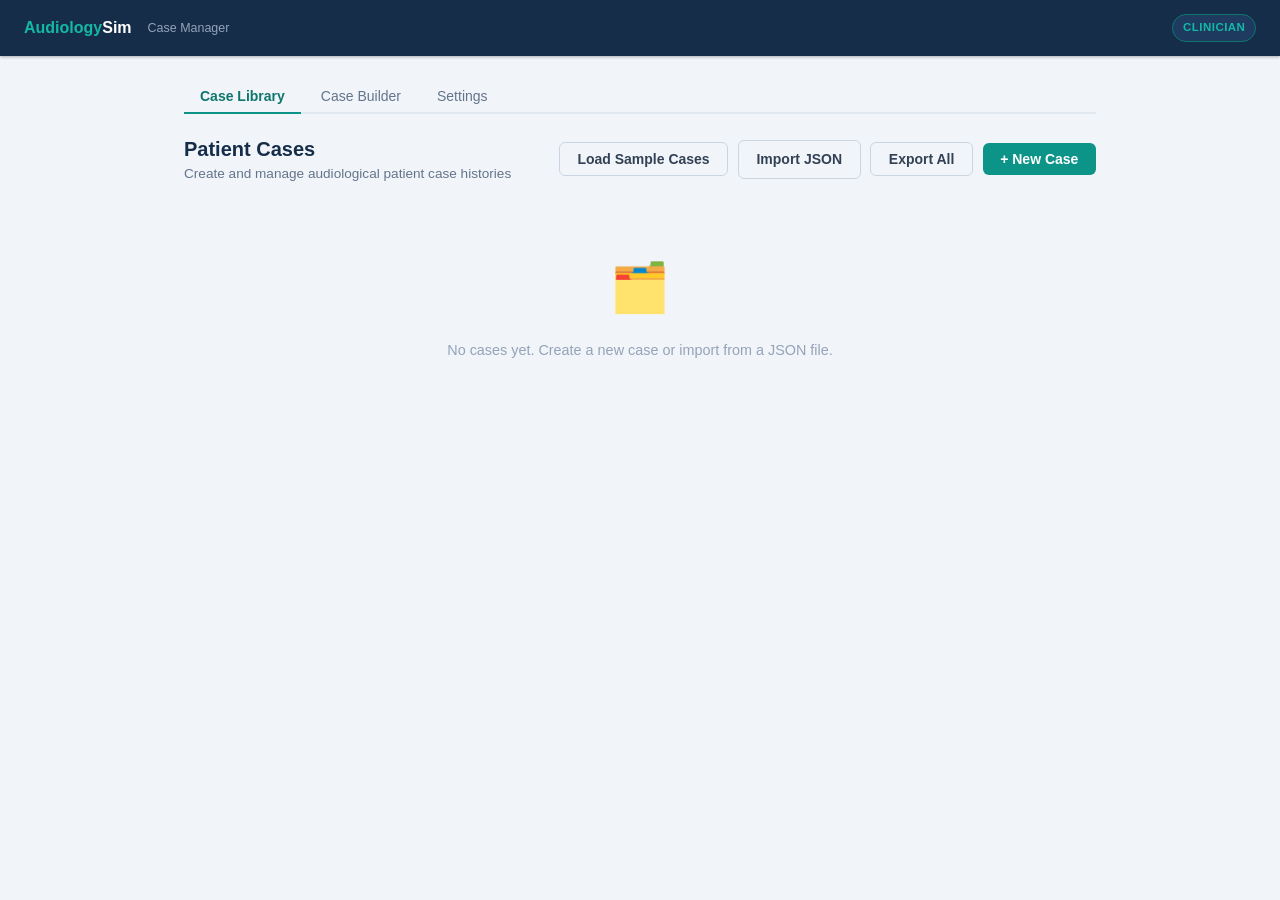
==== clinician.html @ d6c29f36 "Initial build: Audiology History Taking Simulator Two-mode web app — Clinician case builder and Stud" ====
<!DOCTYPE html>
<html lang="en">
<head>
  <meta charset="UTF-8">
  <meta name="viewport" content="width=device-width, initial-scale=1.0">
  <title>Clinician — Audiology Sim</title>
  <link rel="stylesheet" href="css/styles.css">
</head>
<body>

<nav class="nav">
  <a class="nav-logo" href="index.html">Audiology<span>Sim</span></a>
  <span class="nav-subtitle">Case Manager</span>
  <span class="nav-mode-badge clinician">Clinician</span>
</nav>

<div class="page" style="padding-top:1.5rem">

  <!-- Tabs -->
  <div class="tabs">
    <button class="tab active" data-tab="library">Case Library</button>
    <button class="tab" data-tab="builder">Case Builder</button>
    <button class="tab" data-tab="settings">Settings</button>
  </div>

  <!-- ── LIBRARY PANEL ── -->
  <div data-panel="library">
    <div class="section-header">
      <div>
        <h1>Patient Cases</h1>
        <p>Create and manage audiological patient case histories</p>
      </div>
      <div class="btn-group">
        <button class="btn btn-secondary" id="btnLoadBundled">Load Sample Cases</button>
        <label class="btn btn-secondary" style="cursor:pointer">
          Import JSON
          <input type="file" id="importFile" accept=".json" class="hidden">
        </label>
        <button class="btn btn-secondary" id="btnExportAll">Export All</button>
        <button class="btn btn-primary" id="btnNewCase">+ New Case</button>
      </div>
    </div>

    <div class="case-grid" id="caseGrid"></div>
  </div>

  <!-- ── BUILDER PANEL ── -->
  <div data-panel="builder" class="hidden">
    <div class="section-header">
      <div>
        <h1 id="builderTitle">New Patient Case</h1>
        <p>Fill in the patient details and clinical history</p>
      </div>
      <div class="btn-group">
        <button class="btn btn-secondary" id="btnCancelEdit">Cancel</button>
        <button class="btn btn-secondary" id="btnExportCase">Export JSON</button>
        <button class="btn btn-primary" id="btnSaveCase">Save Case</button>
      </div>
    </div>

    <!-- ── PATIENT PROFILE ── -->
    <div class="card">
      <div class="card-title">Patient Profile</div>
      <div class="form-grid">
        <div class="field">
          <label for="patientName">Full Name *</label>
          <input type="text" id="patientName" placeholder="e.g. Margaret Thompson">
        </div>
        <div class="field">
          <label for="patientAge">Age</label>
          <input type="number" id="patientAge" placeholder="e.g. 72" min="1" max="120">
        </div>
        <div class="field">
          <label for="patientOccupation">Occupation / Role</label>
          <input type="text" id="patientOccupation" placeholder="e.g. Retired teacher">
        </div>
        <div class="field">
          <label for="patientPronoun">Pronouns</label>
          <select id="patientPronoun">
            <option value="she/her">she/her</option>
            <option value="he/him">he/him</option>
            <option value="they/them">they/them</option>
          </select>
        </div>
        <div class="field">
          <label for="patientKnowledge">Medical Knowledge Level</label>
          <select id="patientKnowledge">
            <option value="none">None — uses everyday language only</option>
            <option value="basic" selected>Basic — knows common terms</option>
            <option value="moderate">Moderate — works in/near healthcare</option>
            <option value="high">High — healthcare professional</option>
          </select>
        </div>
        <div class="field">
          <label for="patientPersonality">Personality</label>
          <select id="patientPersonality">
            <option value="neutral">Neutral — calm and cooperative</option>
            <option value="anxious">Anxious — worried, asks for reassurance</option>
            <option value="relaxed">Relaxed — easy-going, slightly dismissive</option>
            <option value="defensive">Defensive — initially reluctant to share</option>
            <option value="confused">Confused — uncertain of timelines/details</option>
            <option value="chatty">Chatty — sociable, goes off on tangents</option>
            <option value="stoic">Stoic — downplays symptoms</option>
          </select>
        </div>
        <div class="field form-full">
          <label for="patientChattiness">Chattiness: <span id="chattinessLabel">Normal</span></label>
          <input type="range" id="patientChattiness" min="1" max="5" value="3">
          <div class="range-labels">
            <span>Very brief</span><span>Reserved</span><span>Normal</span><span>Chatty</span><span>Very talkative</span>
          </div>
        </div>
        <div class="field form-full">
          <label for="patientNotes">Additional Character Notes (optional)</label>
          <textarea id="patientNotes" placeholder="e.g. Tends to mention her garden. Refers to husband who also has hearing loss. Gets frustrated if asked to repeat herself."></textarea>
        </div>
      </div>
    </div>

    <!-- ── REASON FOR APPOINTMENT ── -->
    <div class="card">
      <div class="card-title">Reason for Appointment</div>
      <div class="field">
        <label for="reasonForAppointment">Why is this patient attending today?</label>
        <textarea id="reasonForAppointment" placeholder="e.g. Referred by GP following complaints of difficulty hearing in noisy environments. Family members have noticed and encouraged her to seek help."></textarea>
      </div>
      <div class="mt-1">
        <div class="field">
          <label>Previous hearing test?</label>
          <div class="radio-group horizontal">
            <label class="radio-item"><input type="radio" name="prevTest" id="prevTestYes" value="yes"> Yes</label>
            <label class="radio-item"><input type="radio" name="prevTest" id="prevTestNo" value="no" checked> No</label>
          </div>
        </div>
        <div class="sub-field hidden" id="subPrevTestDetails">
          <div class="field">
            <label for="prevTestDetails">Details (when, results, follow-up care)</label>
            <textarea id="prevTestDetails" placeholder="e.g. 5 years ago at GP, told mild loss, advised to monitor, no follow-up arranged"></textarea>
          </div>
        </div>
      </div>
    </div>

    <!-- ── HEARING DETAILS ── -->
    <div class="card">
      <div class="card-title">Hearing Details</div>
      <div class="form-grid">
        <div class="field">
          <label>Better ear</label>
          <div class="radio-group">
            <label class="radio-item"><input type="radio" name="betterEar" value="right" checked> Right</label>
            <label class="radio-item"><input type="radio" name="betterEar" value="left"> Left</label>
            <label class="radio-item"><input type="radio" name="betterEar" value="same"> Both ears the same</label>
          </div>
        </div>
        <div class="field">
          <label>Decline of hearing loss</label>
          <div class="radio-group">
            <label class="radio-item"><input type="radio" name="hearingDecline" value="gradual" checked> Gradual</label>
            <label class="radio-item"><input type="radio" name="hearingDecline" value="sudden"> Sudden</label>
            <label class="radio-item"><input type="radio" name="hearingDecline" value="none"> No decline</label>
          </div>
        </div>
        <div class="field form-full">
          <label for="hearingDeclineDetails">Details of hearing decline</label>
          <textarea id="hearingDeclineDetails" placeholder="e.g. First noticed difficulty 3 years ago in restaurants and group conversations. No identifiable cause."></textarea>
        </div>
      </div>
    </div>

    <!-- ── HEARING AIDS ── -->
    <div class="card">
      <div class="card-title">Current Hearing Aid Use</div>
      <div class="field">
        <div class="radio-group horizontal">
          <label class="radio-item"><input type="radio" name="hearingAid" id="hearingAidYes" value="yes"> Yes</label>
          <label class="radio-item"><input type="radio" name="hearingAid" id="hearingAidNo" value="no" checked> No</label>
        </div>
      </div>
      <div class="sub-field hidden" id="subHearingAidDetails">
        <div class="field">
          <label for="hearingAidDetails">Details (type, age of aids, likes/dislikes)</label>
          <textarea id="hearingAidDetails" placeholder="e.g. NHS BTE aids fitted 2 years ago. Wears them inconsistently. Dislikes the whistling."></textarea>
        </div>
      </div>
    </div>

    <!-- ── TINNITUS ── -->
    <div class="card">
      <div class="card-title">Tinnitus</div>
      <div class="field">
        <label class="check-item"><input type="checkbox" id="tinnitusPresent"> Patient experiences tinnitus</label>
      </div>
      <div class="sub-field hidden" id="subTinnitusDetails">
        <div class="form-grid mt-1">
          <div class="field">
            <label>Location</label>
            <div class="radio-group">
              <label class="radio-item"><input type="radio" name="tinnitusLocation" value="right"> Right ear only</label>
              <label class="radio-item"><input type="radio" name="tinnitusLocation" value="left"> Left ear only</label>
              <label class="radio-item"><input type="radio" name="tinnitusLocation" value="both"> Both ears</label>
              <label class="radio-item"><input type="radio" name="tinnitusLocation" value="bothWorseRight"> Both, worse right</label>
              <label class="radio-item"><input type="radio" name="tinnitusLocation" value="bothWorseLeft"> Both, worse left</label>
              <label class="radio-item"><input type="radio" name="tinnitusLocation" value="central"> Central / in the head</label>
              <label class="radio-item"><input type="radio" name="tinnitusLocation" value="bothAndCentral"> Both ears and head</label>
            </div>
          </div>
          <div class="field">
            <label for="tinnitusDetails">Details (onset, description, constant/intermittent/pulsatile, level of annoyance)</label>
            <textarea id="tinnitusDetails" placeholder="e.g. High-pitched ringing, bilateral, started 2 years ago, intermittent, rates annoyance 4/10, worse at night"></textarea>
          </div>
        </div>
      </div>
    </div>

    <!-- ── SOUND SENSITIVITY ── -->
    <div class="card">
      <div class="card-title">Sensitivity to Sound</div>
      <div class="field">
        <label class="check-item"><input type="checkbox" id="sensitivityPresent"> Patient has sensitivity to sound (hyperacusis/loudness discomfort)</label>
      </div>
      <div class="sub-field hidden" id="subSensitivityDetails">
        <div class="form-grid mt-1">
          <div class="field">
            <label>Affects</label>
            <div class="radio-group">
              <label class="radio-item"><input type="radio" name="sensitivityLocation" value="right"> Right ear only</label>
              <label class="radio-item"><input type="radio" name="sensitivityLocation" value="left"> Left ear only</label>
              <label class="radio-item"><input type="radio" name="sensitivityLocation" value="both"> Both ears</label>
            </div>
          </div>
          <div class="field">
            <label for="sensitivityDetails">Details (onset, triggers e.g. everyday sounds, level of annoyance)</label>
            <textarea id="sensitivityDetails" placeholder="e.g. Startles at slamming doors and cutlery dropping. Rates 6/10 annoyance. Started 6 months ago."></textarea>
          </div>
        </div>
      </div>
    </div>

    <!-- ── BALANCE ── -->
    <div class="card">
      <div class="card-title">Vertigo / Balance Concerns</div>
      <div class="field">
        <label>Balance concerns</label>
        <div class="radio-group horizontal">
          <label class="radio-item"><input type="radio" name="balanceConcern" value="none" id="balanceConcernNone" checked> No concerns</label>
          <label class="radio-item"><input type="radio" name="balanceConcern" value="vertigo"> Vertigo</label>
          <label class="radio-item"><input type="radio" name="balanceConcern" value="imbalance"> Imbalance</label>
          <label class="radio-item"><input type="radio" name="balanceConcern" value="both"> Vertigo &amp; imbalance</label>
        </div>
      </div>
      <div class="sub-field hidden" id="subBalanceDetails">
        <div class="field">
          <label for="balanceDetails">Details (onset, type, duration, triggers, GP discussion, diagnoses)</label>
          <textarea id="balanceDetails" placeholder="e.g. Episodic vertigo with spinning sensation lasting minutes. Triggered by head movement. GP aware, referred to ENT, awaiting appointment."></textarea>
        </div>
      </div>
    </div>

    <!-- ── EAR HEALTH ── -->
    <div class="card">
      <div class="card-title">Ear Health</div>
      <div class="field">
        <label>Experiences (tick all that apply)</label>
        <div class="check-group horizontal">
          <label class="check-item"><input type="checkbox" id="earExp_auralPressure"> Aural pressure</label>
          <label class="check-item"><input type="checkbox" id="earExp_auralPain"> Aural pain</label>
          <label class="check-item"><input type="checkbox" id="earExp_auralDrainage"> Aural drainage</label>
          <label class="check-item"><input type="checkbox" id="earExp_earInfections"> History of ear infections</label>
          <label class="check-item"><input type="checkbox" id="earExp_earWax"> Ear wax removal</label>
          <label class="check-item"><input type="checkbox" id="earExp_noConcerns"> No concerns</label>
        </div>
      </div>
      <div class="field mt-1">
        <label for="earHealthDetails">Details (onset, constant/intermittent, last experienced, possible cause)</label>
        <textarea id="earHealthDetails" placeholder="e.g. Wax removal by GP microsuction 1 year ago. No recurrence since."></textarea>
      </div>

      <hr class="divider">

      <div class="field">
        <label>Seen an ENT specialist?</label>
        <div class="radio-group horizontal">
          <label class="radio-item"><input type="radio" name="entSeen" id="entYes" value="yes"> Yes</label>
          <label class="radio-item"><input type="radio" name="entSeen" id="entNo" value="no" checked> No</label>
        </div>
      </div>
      <div class="sub-field hidden" id="subEntDetails">
        <div class="field">
          <label>ENT history (tick all that apply)</label>
          <div class="check-group horizontal">
            <label class="check-item"><input type="checkbox" id="entHist_surgery"> Surgery</label>
            <label class="check-item"><input type="checkbox" id="entHist_treatment"> Treatment</label>
            <label class="check-item"><input type="checkbox" id="entHist_scans"> Scans</label>
            <label class="check-item"><input type="checkbox" id="entHist_noneRelated"> None ear-related</label>
          </div>
        </div>
        <div class="field mt-1">
          <label for="entDetails">ENT details (when, diagnoses, prognosis, ongoing care)</label>
          <textarea id="entDetails" placeholder="e.g. Seen ENT 2019 for grommets — right ear. Resolved. No ongoing care."></textarea>
        </div>
      </div>
    </div>

    <!-- ── GENERAL HEALTH ── -->
    <div class="card">
      <div class="card-title">General Health</div>
      <div class="form-grid">
        <div class="field form-full">
          <label for="hospitalisations">Hospitalisations (when, reason, prognosis, any change in hearing)</label>
          <textarea id="hospitalisations" placeholder="e.g. Hip replacement surgery 2019, uneventful recovery. No change in hearing noted."></textarea>
        </div>

        <div class="field form-full">
          <label>Head injuries?</label>
          <div class="radio-group horizontal">
            <label class="radio-item"><input type="radio" name="headInjury" id="headInjuryYes" value="yes"> Yes</label>
            <label class="radio-item"><input type="radio" name="headInjury" id="headInjuryNo" value="no" checked> No</label>
          </div>
          <div class="sub-field hidden" id="subHeadInjuryDetails">
            <div class="field mt-1">
              <label for="headInjuryDetails">Details (when, cause, medical management, change in hearing)</label>
              <textarea id="headInjuryDetails" placeholder="e.g. Road traffic accident 1995, mild concussion. Hearing unchanged after."></textarea>
            </div>
          </div>
        </div>

        <div class="field form-full">
          <label>Past infections / conditions (tick all that apply)</label>
          <div class="check-group horizontal">
            <label class="check-item"><input type="checkbox" id="infection_measles"> Measles</label>
            <label class="check-item"><input type="checkbox" id="infection_mumps"> Mumps</label>
            <label class="check-item"><input type="checkbox" id="infection_chickenPox"> Chicken pox</label>
            <label class="check-item"><input type="checkbox" id="infection_meningitis"> Meningitis</label>
            <label class="check-item"><input type="checkbox" id="infection_diabetes"> Diabetes</label>
            <label class="check-item"><input type="checkbox" id="infection_cancer"> Cancer</label>
            <label class="check-item"><input type="checkbox" id="infection_cardiovascular"> Cardiovascular</label>
            <label class="check-item"><input type="checkbox" id="infection_other"> Other</label>
          </div>
          <div class="field mt-1">
            <label for="infectionDetails">Details (when, ongoing management, change in hearing)</label>
            <textarea id="infectionDetails" placeholder="e.g. Type 2 diabetes diagnosed 2010, managed with Metformin 500mg BD. No known impact on hearing."></textarea>
          </div>
        </div>

        <div class="field form-full">
          <label for="majorIllnesses">Major illnesses / ongoing health concerns</label>
          <textarea id="majorIllnesses" placeholder="e.g. Hypertension managed with Amlodipine 5mg daily. Osteoarthritis affecting both knees."></textarea>
        </div>

        <div class="field form-full">
          <label for="medications">Current medications</label>
          <textarea id="medications" placeholder="e.g. Metformin 500mg twice daily, Amlodipine 5mg daily, Aspirin 75mg daily"></textarea>
        </div>
      </div>
    </div>

    <!-- ── NOISE HISTORY ── -->
    <div class="card">
      <div class="card-title">Noise History</div>
      <div class="field">
        <label>Type of noise exposure (tick all that apply)</label>
        <div class="check-group horizontal">
          <label class="check-item"><input type="checkbox" id="noise_occupational"> Occupational</label>
          <label class="check-item"><input type="checkbox" id="noise_recreational"> Recreational</label>
          <label class="check-item"><input type="checkbox" id="noise_none"> None</label>
        </div>
      </div>
      <div class="field mt-1">
        <label for="noiseDetails">Details (when, period of exposure, hearing protection worn)</label>
        <textarea id="noiseDetails" placeholder="e.g. Worked in a textile factory 1970–1990. Loud machinery. No hearing protection provided or worn."></textarea>
      </div>
    </div>

    <!-- ── FAMILY HISTORY ── -->
    <div class="card">
      <div class="card-title">Family History of Hearing Loss</div>
      <div class="field">
        <div class="radio-group horizontal">
          <label class="radio-item"><input type="radio" name="familyHist" id="familyHistYes" value="yes"> Yes</label>
          <label class="radio-item"><input type="radio" name="familyHist" id="familyHistNo" value="no" checked> No</label>
        </div>
      </div>
      <div class="sub-field hidden" id="subFamilyHistDetails">
        <div class="field">
          <label for="familyHistDetails">Details (relative, onset, cause, hearing aids)</label>
          <textarea id="familyHistDetails" placeholder="e.g. Mother wore hearing aids from age 68. Father had significant hearing loss, cause unknown. Did not wear aids."></textarea>
        </div>
      </div>
    </div>

    <!-- ── OTHER CONCERNS ── -->
    <div class="card">
      <div class="card-title">Other Concerns</div>
      <div class="field">
        <label for="otherConcerns">Any other concerns related to hearing or ear health not discussed above</label>
        <textarea id="otherConcerns" placeholder="e.g. Worried about going deaf like her mother. Asks about hearing aid cost."></textarea>
      </div>
    </div>

    <div class="btn-group" style="margin-bottom:2rem">
      <button class="btn btn-secondary" id="btnCancelEdit2">Cancel</button>
      <button class="btn btn-primary" id="btnSaveCase2">Save Case</button>
    </div>
  </div>

  <!-- ── SETTINGS PANEL ── -->
  <div data-panel="settings" class="hidden">
    <div class="card" style="max-width:600px">
      <div class="card-title">Proxy Configuration</div>
      <p class="text-sm text-muted" style="margin-bottom:1rem">
        The Cloudflare Worker URL that proxies requests to the Anthropic API.
        See <code>worker/README.md</code> for deployment instructions.
      </p>
      <div class="field">
        <label for="proxyUrl">Cloudflare Worker URL</label>
        <input type="text" id="proxyUrl" placeholder="https://audiology-sim.your-subdomain.workers.dev">
      </div>
      <p class="text-sm text-muted" style="margin-top:.75rem">
        This URL is shared with students — it does <strong>not</strong> contain the API key.
        The session password (set in the Worker) is what protects against unauthorised use.
      </p>
    </div>
  </div>

</div><!-- /page -->

<div class="toast-container" id="toastContainer"></div>

<script type="module" src="js/clinician.js"></script>
<script>
  // Wire up duplicate save/cancel buttons at bottom of form
  document.addEventListener('DOMContentLoaded', () => {
    document.getElementById('btnCancelEdit2')?.addEventListener('click', () => {
      document.getElementById('btnCancelEdit').click();
    });
    document.getElementById('btnSaveCase2')?.addEventListener('click', () => {
      document.getElementById('btnSaveCase').click();
    });
  });
</script>
</body>
</html>
---- css/styles.css ----
:root {
  --teal-50: #f0fdfa;
  --teal-100: #ccfbf1;
  --teal-500: #14b8a6;
  --teal-600: #0d9488;
  --teal-700: #0f766e;
  --navy-700: #1e3a5f;
  --navy-800: #162d4a;
  --navy-900: #0f1e33;
  --slate-50: #f8fafc;
  --slate-100: #f1f5f9;
  --slate-200: #e2e8f0;
  --slate-300: #cbd5e1;
  --slate-400: #94a3b8;
  --slate-500: #64748b;
  --slate-600: #475569;
  --slate-700: #334155;
  --slate-800: #1e293b;
  --amber-500: #f59e0b;
  --red-500: #ef4444;
  --green-500: #22c55e;
  --green-600: #16a34a;
}

* { box-sizing: border-box; margin: 0; padding: 0; }

body {
  font-family: -apple-system, BlinkMacSystemFont, 'Segoe UI', Roboto, sans-serif;
  background: var(--slate-100);
  color: var(--slate-800);
  line-height: 1.5;
  min-height: 100vh;
}

/* ── NAV ── */
.nav {
  background: var(--navy-800);
  color: #fff;
  padding: 0 1.5rem;
  display: flex;
  align-items: center;
  gap: 1rem;
  height: 56px;
  position: sticky;
  top: 0;
  z-index: 100;
  box-shadow: 0 1px 3px rgba(0,0,0,.3);
}
.nav-logo {
  font-weight: 700;
  font-size: 1rem;
  color: var(--teal-500);
  text-decoration: none;
  white-space: nowrap;
}
.nav-logo span { color: #fff; }
.nav-subtitle {
  font-size: .78rem;
  color: var(--slate-400);
  flex: 1;
}
.nav-mode-badge {
  font-size: .72rem;
  font-weight: 600;
  padding: .25rem .6rem;
  border-radius: 999px;
  letter-spacing: .04em;
  text-transform: uppercase;
}
.nav-mode-badge.clinician { background: var(--navy-700); color: var(--teal-500); border: 1px solid var(--teal-700); }
.nav-mode-badge.student { background: var(--teal-700); color: #fff; }

/* ── LANDING ── */
.landing {
  max-width: 900px;
  margin: 4rem auto;
  padding: 1.5rem;
  text-align: center;
}
.landing h1 {
  font-size: 2rem;
  color: var(--navy-800);
  margin-bottom: .5rem;
}
.landing .subtitle {
  color: var(--slate-500);
  margin-bottom: 3rem;
  font-size: 1.05rem;
}
.mode-cards {
  display: grid;
  grid-template-columns: 1fr 1fr;
  gap: 1.5rem;
  max-width: 680px;
  margin: 0 auto;
}
.mode-card {
  background: #fff;
  border-radius: 12px;
  padding: 2rem 1.5rem;
  border: 2px solid var(--slate-200);
  text-decoration: none;
  color: inherit;
  display: flex;
  flex-direction: column;
  align-items: flex-start;
  gap: .75rem;
  transition: border-color .15s, box-shadow .15s;
  cursor: pointer;
}
.mode-card:hover { border-color: var(--teal-500); box-shadow: 0 4px 20px rgba(14,184,166,.12); }
.mode-card .icon {
  width: 48px; height: 48px;
  border-radius: 10px;
  display: flex; align-items: center; justify-content: center;
  font-size: 1.5rem;
}
.mode-card.clinician .icon { background: var(--navy-800); }
.mode-card.student .icon { background: var(--teal-600); }
.mode-card h2 { font-size: 1.2rem; color: var(--slate-800); }
.mode-card p { font-size: .875rem; color: var(--slate-500); text-align: left; }
.mode-card .arrow { margin-top: auto; font-size: .85rem; color: var(--teal-600); font-weight: 600; }

/* ── LAYOUT ── */
.page { max-width: 960px; margin: 0 auto; padding: 1.5rem; }
.page-wide { max-width: 1200px; margin: 0 auto; padding: 1.5rem; }

/* ── CARDS ── */
.card {
  background: #fff;
  border-radius: 10px;
  border: 1px solid var(--slate-200);
  padding: 1.5rem;
  margin-bottom: 1.25rem;
}
.card-title {
  font-size: .8rem;
  font-weight: 700;
  text-transform: uppercase;
  letter-spacing: .08em;
  color: var(--teal-600);
  margin-bottom: 1rem;
  display: flex;
  align-items: center;
  gap: .5rem;
}
.card-title::after {
  content: '';
  flex: 1;
  height: 1px;
  background: var(--slate-200);
}

/* ── FORMS ── */
.form-grid { display: grid; grid-template-columns: 1fr 1fr; gap: 1rem; }
.form-grid-3 { display: grid; grid-template-columns: 1fr 1fr 1fr; gap: 1rem; }
.form-full { grid-column: 1 / -1; }

.field { display: flex; flex-direction: column; gap: .35rem; }
.field label {
  font-size: .8rem;
  font-weight: 600;
  color: var(--slate-600);
}
.field input[type="text"],
.field input[type="number"],
.field select,
.field textarea {
  border: 1px solid var(--slate-300);
  border-radius: 6px;
  padding: .45rem .7rem;
  font-size: .9rem;
  color: var(--slate-800);
  background: #fff;
  transition: border-color .12s, box-shadow .12s;
  font-family: inherit;
}
.field input:focus,
.field select:focus,
.field textarea:focus {
  outline: none;
  border-color: var(--teal-500);
  box-shadow: 0 0 0 3px rgba(20,184,166,.12);
}
.field textarea { resize: vertical; min-height: 80px; }
.field input[type="range"] { width: 100%; accent-color: var(--teal-600); }
.range-labels { display: flex; justify-content: space-between; font-size: .72rem; color: var(--slate-400); }

/* checkboxes / radios */
.check-group, .radio-group {
  display: flex;
  flex-direction: column;
  gap: .4rem;
}
.check-group.horizontal, .radio-group.horizontal {
  flex-direction: row;
  flex-wrap: wrap;
  gap: .5rem .75rem;
}
.check-item, .radio-item {
  display: flex;
  align-items: center;
  gap: .4rem;
  font-size: .875rem;
  color: var(--slate-700);
  cursor: pointer;
}
.check-item input, .radio-item input { accent-color: var(--teal-600); width: 15px; height: 15px; }

.sub-field {
  margin-top: .75rem;
  padding: .75rem;
  background: var(--teal-50);
  border-radius: 6px;
  border-left: 3px solid var(--teal-500);
}
.sub-field.hidden { display: none; }

/* ── BUTTONS ── */
.btn {
  display: inline-flex;
  align-items: center;
  gap: .4rem;
  padding: .5rem 1.1rem;
  border-radius: 6px;
  font-size: .875rem;
  font-weight: 600;
  cursor: pointer;
  border: none;
  transition: background .12s, opacity .12s;
  font-family: inherit;
}
.btn:disabled { opacity: .5; cursor: not-allowed; }
.btn-primary { background: var(--teal-600); color: #fff; }
.btn-primary:hover:not(:disabled) { background: var(--teal-700); }
.btn-secondary { background: var(--slate-100); color: var(--slate-700); border: 1px solid var(--slate-300); }
.btn-secondary:hover:not(:disabled) { background: var(--slate-200); }
.btn-navy { background: var(--navy-800); color: #fff; }
.btn-navy:hover:not(:disabled) { background: var(--navy-900); }
.btn-danger { background: var(--red-500); color: #fff; }
.btn-sm { padding: .3rem .7rem; font-size: .8rem; }
.btn-icon { padding: .4rem; border-radius: 6px; }

.btn-group { display: flex; gap: .6rem; align-items: center; flex-wrap: wrap; }

/* ── SECTION HEADER ── */
.section-header {
  display: flex;
  align-items: center;
  justify-content: space-between;
  margin-bottom: 1.25rem;
  gap: 1rem;
}
.section-header h1 {
  font-size: 1.25rem;
  color: var(--navy-800);
}
.section-header p {
  font-size: .85rem;
  color: var(--slate-500);
}

/* ── TABS ── */
.tabs {
  display: flex;
  gap: .25rem;
  border-bottom: 2px solid var(--slate-200);
  margin-bottom: 1.25rem;
}
.tab {
  padding: .5rem 1rem;
  font-size: .875rem;
  font-weight: 500;
  color: var(--slate-500);
  cursor: pointer;
  border-bottom: 2px solid transparent;
  margin-bottom: -2px;
  transition: color .12s, border-color .12s;
  background: none;
  border-top: none;
  border-left: none;
  border-right: none;
  font-family: inherit;
}
.tab:hover { color: var(--teal-600); }
.tab.active { color: var(--teal-700); border-bottom-color: var(--teal-600); font-weight: 600; }

/* ── CASE LIBRARY ── */
.case-grid { display: grid; grid-template-columns: repeat(auto-fill, minmax(260px, 1fr)); gap: 1rem; }
.case-card {
  background: #fff;
  border: 1px solid var(--slate-200);
  border-radius: 10px;
  padding: 1rem;
  cursor: pointer;
  transition: border-color .12s, box-shadow .12s;
  display: flex;
  flex-direction: column;
  gap: .5rem;
}
.case-card:hover { border-color: var(--teal-500); box-shadow: 0 2px 12px rgba(14,184,166,.1); }
.case-card-name { font-weight: 700; font-size: 1rem; color: var(--slate-800); }
.case-card-meta { font-size: .8rem; color: var(--slate-500); }
.case-card-tags { display: flex; flex-wrap: wrap; gap: .3rem; }
.tag {
  font-size: .7rem;
  padding: .15rem .5rem;
  border-radius: 999px;
  background: var(--teal-100);
  color: var(--teal-700);
  font-weight: 600;
}
.tag.navy { background: #dbeafe; color: #1d4ed8; }
.case-card-actions { display: flex; gap: .4rem; margin-top: auto; padding-top: .5rem; border-top: 1px solid var(--slate-100); }

/* ── STUDENT CHAT ── */
.student-layout {
  display: grid;
  grid-template-columns: 1fr 300px;
  gap: 1.25rem;
  height: calc(100vh - 56px - 3rem);
}
.chat-panel {
  background: #fff;
  border: 1px solid var(--slate-200);
  border-radius: 10px;
  display: flex;
  flex-direction: column;
  overflow: hidden;
}
.chat-header {
  padding: 1rem 1.25rem;
  border-bottom: 1px solid var(--slate-200);
  background: var(--navy-800);
  color: #fff;
  display: flex;
  align-items: center;
  gap: 1rem;
}
.patient-avatar {
  width: 40px; height: 40px;
  border-radius: 50%;
  background: var(--teal-600);
  display: flex;
  align-items: center;
  justify-content: center;
  font-weight: 700;
  font-size: 1rem;
  color: #fff;
  flex-shrink: 0;
}
.chat-patient-name { font-weight: 600; font-size: .95rem; }
.chat-patient-meta { font-size: .78rem; color: var(--slate-400); }
.chat-status { margin-left: auto; font-size: .75rem; color: var(--teal-400); display: flex; align-items: center; gap: .3rem; }
.status-dot { width: 7px; height: 7px; border-radius: 50%; background: var(--green-500); animation: pulse 2s infinite; }
@keyframes pulse { 0%,100%{opacity:1} 50%{opacity:.4} }

.messages {
  flex: 1;
  overflow-y: auto;
  padding: 1rem;
  display: flex;
  flex-direction: column;
  gap: .75rem;
}
.message {
  display: flex;
  gap: .75rem;
  max-width: 85%;
}
.message.student { align-self: flex-end; flex-direction: row-reverse; }
.message-bubble {
  padding: .6rem .9rem;
  border-radius: 12px;
  font-size: .9rem;
  line-height: 1.5;
}
.message.patient .message-bubble {
  background: var(--slate-100);
  color: var(--slate-800);
  border-top-left-radius: 2px;
}
.message.student .message-bubble {
  background: var(--teal-600);
  color: #fff;
  border-top-right-radius: 2px;
}
.message-avatar {
  width: 28px; height: 28px;
  border-radius: 50%;
  flex-shrink: 0;
  display: flex; align-items: center; justify-content: center;
  font-size: .7rem;
  font-weight: 700;
  color: #fff;
  align-self: flex-end;
}
.message.patient .message-avatar { background: var(--teal-600); }
.message.student .message-avatar { background: var(--navy-800); }

.typing-indicator { display: none; }
.typing-indicator.visible { display: flex; }
.typing-dot {
  width: 7px; height: 7px; border-radius: 50%;
  background: var(--slate-400);
  animation: typing .8s infinite;
}
.typing-dot:nth-child(2) { animation-delay: .15s; }
.typing-dot:nth-child(3) { animation-delay: .3s; }
@keyframes typing { 0%,60%,100%{transform:translateY(0)} 30%{transform:translateY(-6px)} }

.chat-input-area {
  padding: .75rem 1rem;
  border-top: 1px solid var(--slate-200);
  display: flex;
  gap: .5rem;
  align-items: flex-end;
}
.chat-input {
  flex: 1;
  border: 1px solid var(--slate-300);
  border-radius: 8px;
  padding: .5rem .75rem;
  font-size: .9rem;
  resize: none;
  font-family: inherit;
  min-height: 42px;
  max-height: 120px;
  line-height: 1.4;
  transition: border-color .12s;
}
.chat-input:focus { outline: none; border-color: var(--teal-500); }
.send-btn {
  width: 40px; height: 40px;
  border-radius: 8px;
  background: var(--teal-600);
  color: #fff;
  border: none;
  cursor: pointer;
  display: flex; align-items: center; justify-content: center;
  font-size: 1rem;
  flex-shrink: 0;
  transition: background .12s;
}
.send-btn:hover { background: var(--teal-700); }
.send-btn:disabled { opacity: .5; cursor: not-allowed; }

/* ── SIDEBAR ── */
.sidebar {
  display: flex;
  flex-direction: column;
  gap: 1rem;
  overflow-y: auto;
}
.sidebar-card {
  background: #fff;
  border: 1px solid var(--slate-200);
  border-radius: 10px;
  padding: 1rem;
}
.sidebar-title {
  font-size: .75rem;
  font-weight: 700;
  text-transform: uppercase;
  letter-spacing: .08em;
  color: var(--slate-500);
  margin-bottom: .75rem;
}

/* coverage checklist */
.coverage-list { display: flex; flex-direction: column; gap: .4rem; }
.coverage-item {
  display: flex;
  align-items: center;
  gap: .5rem;
  font-size: .8rem;
  color: var(--slate-600);
  padding: .3rem .5rem;
  border-radius: 5px;
  transition: background .1s;
}
.coverage-item.covered { color: var(--green-600); }
.coverage-item .ci-icon { width: 16px; height: 16px; flex-shrink: 0; }
.coverage-progress { height: 5px; background: var(--slate-200); border-radius: 3px; margin-bottom: .75rem; overflow: hidden; }
.coverage-bar { height: 100%; background: var(--teal-500); border-radius: 3px; transition: width .4s; }

/* ── SESSION REPORT ── */
.report-overlay {
  position: fixed; inset: 0;
  background: rgba(0,0,0,.5);
  display: flex; align-items: center; justify-content: center;
  z-index: 200;
  padding: 1.5rem;
  display: none;
}
.report-overlay.visible { display: flex; }
.report-modal {
  background: #fff;
  border-radius: 12px;
  max-width: 600px;
  width: 100%;
  max-height: 85vh;
  overflow-y: auto;
  padding: 2rem;
}
.report-header { margin-bottom: 1.5rem; }
.report-header h2 { font-size: 1.3rem; color: var(--navy-800); }
.report-header p { color: var(--slate-500); font-size: .875rem; margin-top: .3rem; }
.report-score {
  font-size: 2.5rem;
  font-weight: 700;
  color: var(--teal-600);
  margin-bottom: 1.5rem;
  text-align: center;
}
.report-section { margin-bottom: 1.25rem; }
.report-section h3 { font-size: .85rem; font-weight: 700; color: var(--slate-700); margin-bottom: .5rem; }
.report-items { display: flex; flex-direction: column; gap: .35rem; }
.report-item {
  display: flex;
  gap: .5rem;
  align-items: flex-start;
  font-size: .85rem;
}
.report-item.hit { color: var(--green-600); }
.report-item.miss { color: var(--slate-400); }

/* ── AUTH MODAL ── */
.auth-overlay {
  position: fixed; inset: 0;
  background: rgba(0,0,0,.6);
  display: flex; align-items: center; justify-content: center;
  z-index: 300;
}
.auth-modal {
  background: #fff;
  border-radius: 12px;
  padding: 2rem;
  max-width: 380px;
  width: 90%;
  box-shadow: 0 20px 60px rgba(0,0,0,.3);
}
.auth-modal h2 { font-size: 1.2rem; color: var(--navy-800); margin-bottom: .3rem; }
.auth-modal p { font-size: .85rem; color: var(--slate-500); margin-bottom: 1.25rem; }
.auth-error { color: var(--red-500); font-size: .8rem; margin-top: .5rem; display: none; }
.auth-error.visible { display: block; }

/* ── TOAST ── */
.toast-container { position: fixed; bottom: 1.5rem; right: 1.5rem; z-index: 500; display: flex; flex-direction: column; gap: .5rem; }
.toast {
  background: var(--slate-800);
  color: #fff;
  padding: .6rem 1rem;
  border-radius: 8px;
  font-size: .85rem;
  box-shadow: 0 4px 12px rgba(0,0,0,.2);
  animation: slide-in .2s ease;
}
.toast.success { background: var(--green-600); }
.toast.error { background: var(--red-500); }
@keyframes slide-in { from{transform:translateY(20px);opacity:0} to{transform:translateY(0);opacity:1} }

/* ── EMPTY STATE ── */
.empty-state {
  text-align: center;
  padding: 3rem 1rem;
  color: var(--slate-400);
}
.empty-state .empty-icon { font-size: 3rem; margin-bottom: 1rem; }
.empty-state p { font-size: .9rem; }

/* ── UTILS ── */
.hidden { display: none !important; }
.mt-1 { margin-top: .5rem; }
.mt-2 { margin-top: 1rem; }
.text-sm { font-size: .875rem; }
.text-muted { color: var(--slate-500); }
.divider { border: none; border-top: 1px solid var(--slate-200); margin: 1.25rem 0; }

/* ── RESPONSIVE ── */
@media (max-width: 768px) {
  .mode-cards { grid-template-columns: 1fr; }
  .form-grid { grid-template-columns: 1fr; }
  .form-grid-3 { grid-template-columns: 1fr; }
  .student-layout { grid-template-columns: 1fr; height: auto; }
  .sidebar { display: none; }
}

/* ── SETUP SCREEN ── */
.setup-screen {
  max-width: 640px;
  margin: 3rem auto;
  padding: 1.5rem;
}
.setup-card {
  background: #fff;
  border-radius: 12px;
  border: 1px solid var(--slate-200);
  overflow: hidden;
}
.setup-hero {
  background: var(--navy-800);
  padding: 2rem;
  color: #fff;
}
.setup-hero h2 { font-size: 1.2rem; margin-bottom: .35rem; }
.setup-hero p { font-size: .85rem; color: var(--slate-300); }
.setup-body { padding: 1.5rem; display: flex; flex-direction: column; gap: 1rem; }
.case-select-list { display: flex; flex-direction: column; gap: .5rem; max-height: 300px; overflow-y: auto; }
.case-select-item {
  padding: .75rem 1rem;
  border: 2px solid var(--slate-200);
  border-radius: 8px;
  cursor: pointer;
  transition: border-color .12s, background .12s;
  display: flex;
  align-items: center;
  gap: 1rem;
}
.case-select-item:hover { border-color: var(--teal-400); background: var(--teal-50); }
.case-select-item.selected { border-color: var(--teal-600); background: var(--teal-50); }
.case-select-item .csi-name { font-weight: 600; font-size: .9rem; }
.case-select-item .csi-meta { font-size: .78rem; color: var(--slate-500); }
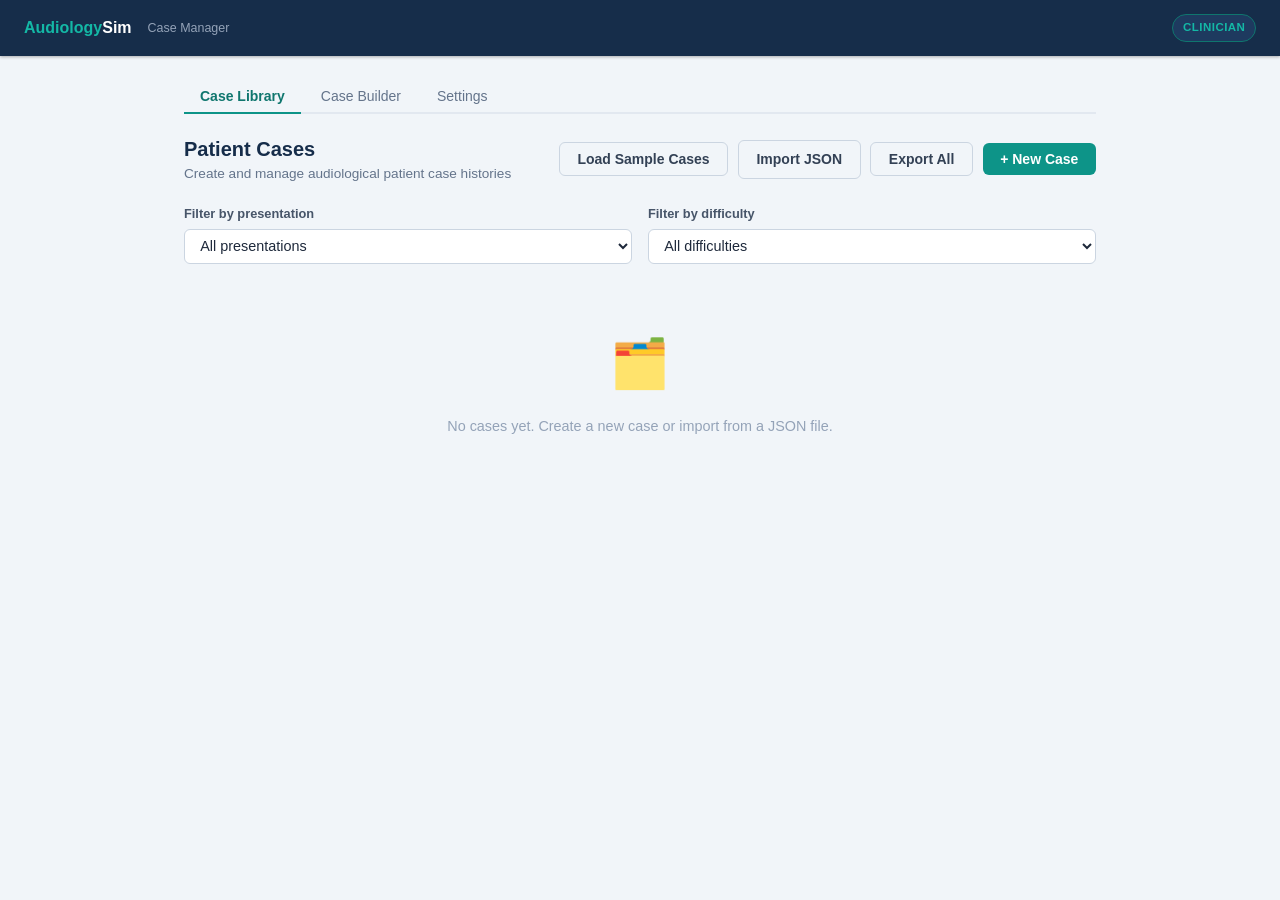
==== commit 8d3dc8f3: "Add case categories, difficulty, cloning, and clinician-only notes Clinician view now supports: - Pr" ====
--- a/clinician.html
+++ b/clinician.html
@@ -38,6 +38,24 @@
         </label>
         <button class="btn btn-secondary" id="btnExportAll">Export All</button>
         <button class="btn btn-primary" id="btnNewCase">+ New Case</button>
+      </div>
+    </div>
+
+    <div class="form-grid" style="margin-bottom:1rem">
+      <div class="field">
+        <label for="filterCategory">Filter by presentation</label>
+        <select id="filterCategory">
+          <option value="">All presentations</option>
+        </select>
+      </div>
+      <div class="field">
+        <label for="filterDifficulty">Filter by difficulty</label>
+        <select id="filterDifficulty">
+          <option value="">All difficulties</option>
+          <option value="beginner">Beginner</option>
+          <option value="moderate">Moderate</option>
+          <option value="advanced">Advanced</option>
+        </select>
       </div>
     </div>
 
@@ -113,6 +131,43 @@
         <div class="field form-full">
           <label for="patientNotes">Additional Character Notes (optional)</label>
           <textarea id="patientNotes" placeholder="e.g. Tends to mention her garden. Refers to husband who also has hearing loss. Gets frustrated if asked to repeat herself."></textarea>
+        </div>
+      </div>
+    </div>
+
+    <!-- ── CASE METADATA (clinician-facing only) ── -->
+    <div class="card">
+      <div class="card-title">Case Metadata</div>
+      <p class="text-sm text-muted" style="margin-bottom:.75rem">Used for organising the case library — never shown to students or included in the simulated patient's knowledge.</p>
+      <div class="form-grid">
+        <div class="field form-full">
+          <label>Primary presentation (select all that apply)</label>
+          <div class="check-group horizontal" id="categoryChecks">
+            <label class="check-item"><input type="checkbox" class="cat-check" value="NIHL"> Noise-induced hearing loss</label>
+            <label class="check-item"><input type="checkbox" class="cat-check" value="Presbycusis"> Presbycusis (age-related)</label>
+            <label class="check-item"><input type="checkbox" class="cat-check" value="Otosclerosis"> Otosclerosis</label>
+            <label class="check-item"><input type="checkbox" class="cat-check" value="Meniere's"> Meniere's disease</label>
+            <label class="check-item"><input type="checkbox" class="cat-check" value="Conductive/Otitis media"> Conductive / otitis media</label>
+            <label class="check-item"><input type="checkbox" class="cat-check" value="Sudden SNHL"> Sudden sensorineural hearing loss</label>
+            <label class="check-item"><input type="checkbox" class="cat-check" value="Ototoxicity"> Ototoxicity</label>
+            <label class="check-item"><input type="checkbox" class="cat-check" value="Tinnitus-predominant"> Tinnitus-predominant</label>
+            <label class="check-item"><input type="checkbox" class="cat-check" value="Vestibular"> Vestibular / balance disorder</label>
+            <label class="check-item"><input type="checkbox" class="cat-check" value="Congenital/Genetic"> Congenital / genetic</label>
+            <label class="check-item"><input type="checkbox" class="cat-check" value="Traumatic"> Traumatic / head injury related</label>
+            <label class="check-item"><input type="checkbox" class="cat-check" value="Undifferentiated"> Unknown / undifferentiated</label>
+          </div>
+        </div>
+        <div class="field">
+          <label for="patientDifficulty">Difficulty</label>
+          <select id="patientDifficulty">
+            <option value="beginner">Beginner</option>
+            <option value="moderate" selected>Moderate</option>
+            <option value="advanced">Advanced</option>
+          </select>
+        </div>
+        <div class="field form-full">
+          <label for="clinicianNotes">Clinician Notes (hidden from students)</label>
+          <textarea id="clinicianNotes" placeholder="e.g. Learning objective: get students to probe fluctuating symptoms and connect vertigo + tinnitus + fullness. Common student issue: they often stop at 'ringing in ears' and don't ask about episodic vertigo."></textarea>
         </div>
       </div>
     </div>
--- a/css/styles.css
+++ b/css/styles.css
@@ -445,6 +445,79 @@
 .send-btn:hover { background: var(--teal-700); }
 .send-btn:disabled { opacity: .5; cursor: not-allowed; }
 
+.session-timer {
+  font-size: .78rem;
+  font-weight: 600;
+  color: var(--slate-400);
+  font-variant-numeric: tabular-nums;
+  letter-spacing: .04em;
+}
+
+.chat-toolbar {
+  display: flex;
+  align-items: center;
+  gap: .75rem;
+  padding: .4rem 1rem;
+  border-bottom: 1px solid var(--slate-200);
+  background: var(--slate-50);
+  font-size: .78rem;
+  color: var(--slate-500);
+}
+.speed-control {
+  display: flex;
+  align-items: center;
+  gap: .4rem;
+  margin-left: auto;
+}
+.speed-control label { white-space: nowrap; }
+.speed-control input[type="range"] {
+  width: 80px;
+  accent-color: var(--teal-600);
+}
+.speed-value {
+  font-weight: 600;
+  color: var(--teal-700);
+  min-width: 2.5ch;
+}
+
+.tts-toggle {
+  width: 34px; height: 34px;
+  border-radius: 7px;
+  background: transparent;
+  color: var(--slate-400);
+  border: 1px solid rgba(255,255,255,.15);
+  cursor: pointer;
+  display: flex; align-items: center; justify-content: center;
+  flex-shrink: 0;
+  transition: background .12s, color .12s;
+  margin-left: auto;
+}
+.tts-toggle:hover { background: rgba(255,255,255,.1); color: #fff; }
+.tts-toggle.active { color: var(--teal-400); border-color: var(--teal-500); background: rgba(20,184,166,.15); }
+
+.mic-btn {
+  width: 40px; height: 40px;
+  border-radius: 8px;
+  background: var(--slate-100);
+  color: var(--slate-600);
+  border: 1px solid var(--slate-300);
+  cursor: pointer;
+  display: flex; align-items: center; justify-content: center;
+  flex-shrink: 0;
+  transition: background .12s, color .12s, border-color .12s;
+}
+.mic-btn:hover { background: var(--slate-200); }
+.mic-btn.recording {
+  background: #fee2e2;
+  color: var(--red-500);
+  border-color: var(--red-500);
+  animation: mic-pulse 1.2s infinite;
+}
+@keyframes mic-pulse {
+  0%, 100% { box-shadow: 0 0 0 0 rgba(239,68,68,.4); }
+  50% { box-shadow: 0 0 0 6px rgba(239,68,68,0); }
+}
+
 /* ── SIDEBAR ── */
 .sidebar {
   display: flex;
@@ -468,7 +541,7 @@
 }
 
 /* coverage checklist */
-.coverage-list { display: flex; flex-direction: column; gap: .4rem; }
+.coverage-list { display: flex; flex-direction: column; gap: .25rem; }
 .coverage-item {
   display: flex;
   align-items: center;
@@ -481,8 +554,213 @@
 }
 .coverage-item.covered { color: var(--green-600); }
 .coverage-item .ci-icon { width: 16px; height: 16px; flex-shrink: 0; }
+.coverage-sub {
+  font-size: .73rem;
+  padding: .15rem .5rem .15rem 1.75rem;
+  color: var(--slate-500);
+}
+.coverage-sub.covered { color: var(--green-600); opacity: .85; }
 .coverage-progress { height: 5px; background: var(--slate-200); border-radius: 3px; margin-bottom: .75rem; overflow: hidden; }
 .coverage-bar { height: 100%; background: var(--teal-500); border-radius: 3px; transition: width .4s; }
+
+/* report sub-items */
+.report-sub-list { display: flex; flex-wrap: wrap; gap: .2rem .5rem; margin-top: .2rem; }
+.report-sub { font-size: .78rem; color: var(--green-600); opacity: .8; }
+
+/* ── TOOLBAR TOOLS ── */
+.toolbar-tools {
+  display: flex;
+  gap: .3rem;
+  margin-left: auto;
+}
+.tool-btn {
+  display: inline-flex;
+  align-items: center;
+  gap: .3rem;
+  padding: .25rem .55rem;
+  border-radius: 5px;
+  border: 1px solid var(--slate-200);
+  background: transparent;
+  color: var(--slate-500);
+  font-size: .72rem;
+  font-weight: 600;
+  cursor: pointer;
+  transition: background .12s, color .12s, border-color .12s;
+  font-family: inherit;
+}
+.tool-btn:hover { background: var(--slate-100); color: var(--slate-700); }
+.tool-btn.active { background: var(--teal-50); color: var(--teal-700); border-color: var(--teal-400); }
+.tool-btn svg { flex-shrink: 0; }
+
+/* ── HINT PANEL ── */
+.hint-panel {
+  border-bottom: 1px solid var(--slate-200);
+  background: var(--slate-50);
+  max-height: 0;
+  overflow: hidden;
+  transition: max-height .25s ease;
+  flex-shrink: 0;
+}
+.hint-panel.open {
+  max-height: 260px;
+  overflow-y: auto;
+}
+.hint-section { border-bottom: 1px solid var(--slate-100); }
+.hint-section:last-child { border-bottom: none; }
+.hint-section-hdr {
+  width: 100%;
+  display: flex;
+  align-items: center;
+  justify-content: space-between;
+  padding: .5rem 1rem;
+  background: none;
+  border: none;
+  cursor: pointer;
+  font-size: .78rem;
+  font-weight: 600;
+  color: var(--slate-600);
+  text-align: left;
+  font-family: inherit;
+  transition: background .1s;
+}
+.hint-section-hdr:hover { background: var(--slate-100); }
+.hint-section-hdr.open { color: var(--teal-700); }
+.hint-chevron {
+  flex-shrink: 0;
+  transition: transform .2s;
+  color: var(--slate-400);
+}
+.hint-section-hdr.open .hint-chevron { transform: rotate(180deg); color: var(--teal-600); }
+.hint-section-body {
+  display: none;
+  padding: .25rem .75rem .5rem 1.75rem;
+  display: flex;
+  flex-direction: column;
+  gap: .3rem;
+}
+.hint-section-hdr:not(.open) + .hint-section-body { display: none; }
+.hint-section-hdr.open + .hint-section-body { display: flex; }
+.hint-q {
+  font-size: .78rem;
+  color: var(--slate-600);
+  padding: .3rem .5rem;
+  border-radius: 5px;
+  border-left: 2px solid var(--teal-300);
+  background: #fff;
+  line-height: 1.4;
+}
+
+/* ── GUIDED QUESTION OPTIONS ── */
+.mc-options {
+  padding: .5rem .75rem;
+  border-top: 1px solid var(--slate-100);
+  background: var(--slate-50);
+  display: flex;
+  flex-direction: column;
+  gap: .35rem;
+  flex-shrink: 0;
+}
+.mc-loading {
+  display: flex;
+  align-items: center;
+  gap: .5rem;
+  font-size: .78rem;
+  color: var(--slate-400);
+  padding: .25rem 0;
+}
+.mc-option {
+  display: flex;
+  align-items: flex-start;
+  gap: .5rem;
+  padding: .45rem .65rem;
+  border-radius: 7px;
+  border: 1px solid var(--slate-200);
+  background: #fff;
+  cursor: pointer;
+  font-size: .82rem;
+  color: var(--slate-700);
+  text-align: left;
+  font-family: inherit;
+  line-height: 1.4;
+  transition: border-color .12s, background .12s;
+}
+.mc-option:hover { border-color: var(--teal-400); background: var(--teal-50); color: var(--teal-800); }
+.mc-label {
+  flex-shrink: 0;
+  width: 18px; height: 18px;
+  border-radius: 4px;
+  background: var(--slate-100);
+  color: var(--slate-500);
+  font-size: .7rem;
+  font-weight: 700;
+  display: flex; align-items: center; justify-content: center;
+  margin-top: .05rem;
+}
+.mc-option:hover .mc-label { background: var(--teal-100); color: var(--teal-700); }
+
+/* ── LEARNING SUPPORTS (report) ── */
+.supports-card {
+  background: var(--slate-50);
+  border: 1px solid var(--slate-200);
+  border-radius: 8px;
+  padding: .9rem 1rem;
+}
+.supports-title {
+  font-size: .72rem;
+  font-weight: 700;
+  text-transform: uppercase;
+  letter-spacing: .07em;
+  color: var(--slate-500);
+  margin-bottom: .5rem;
+}
+.supports-item {
+  font-size: .82rem;
+  color: var(--slate-600);
+  margin-bottom: .25rem;
+}
+.supports-item em { font-style: normal; color: var(--slate-700); font-weight: 500; }
+.supports-note {
+  font-size: .75rem;
+  color: var(--slate-400);
+  margin-top: .5rem;
+  line-height: 1.5;
+}
+
+/* ── AI REVIEW ── */
+.ai-review {
+  background: var(--navy-800);
+  color: #e2e8f0;
+  border-radius: 8px;
+  padding: 1.25rem;
+  font-size: .875rem;
+  line-height: 1.7;
+}
+.ai-review h4 {
+  font-size: .75rem;
+  font-weight: 700;
+  text-transform: uppercase;
+  letter-spacing: .07em;
+  color: var(--teal-400);
+  margin: 1rem 0 .4rem;
+}
+.ai-review h4:first-child { margin-top: 0; }
+.ai-review ul { padding-left: 1.2rem; display: flex; flex-direction: column; gap: .3rem; }
+.ai-review li { color: #cbd5e1; }
+.ai-review .strength { color: #86efac; }
+.ai-review .improve { color: #fca5a5; }
+.ai-review-loading {
+  display: flex; align-items: center; gap: .75rem;
+  color: var(--slate-400); font-size: .875rem; padding: .75rem 0;
+}
+.ai-review-spinner {
+  width: 18px; height: 18px;
+  border: 2px solid var(--slate-200);
+  border-top-color: var(--teal-500);
+  border-radius: 50%;
+  animation: spin .7s linear infinite;
+  flex-shrink: 0;
+}
+@keyframes spin { to { transform: rotate(360deg); } }
 
 /* ── SESSION REPORT ── */
 .report-overlay {
@@ -536,8 +814,8 @@
   background: #fff;
   border-radius: 12px;
   padding: 2rem;
-  max-width: 380px;
-  width: 90%;
+  max-width: 520px;
+  width: 95%;
   box-shadow: 0 20px 60px rgba(0,0,0,.3);
 }
 .auth-modal h2 { font-size: 1.2rem; color: var(--navy-800); margin-bottom: .3rem; }
@@ -577,13 +855,163 @@
 .text-muted { color: var(--slate-500); }
 .divider { border: none; border-top: 1px solid var(--slate-200); margin: 1.25rem 0; }
 
+/* ── SIDEBAR TOGGLE (mobile only) ── */
+.sidebar-toggle-btn {
+  display: none;
+  width: 34px; height: 34px;
+  border-radius: 7px;
+  background: transparent;
+  color: var(--slate-400);
+  border: 1px solid rgba(255,255,255,.15);
+  cursor: pointer;
+  align-items: center;
+  justify-content: center;
+  flex-shrink: 0;
+  transition: background .12s, color .12s;
+}
+.sidebar-toggle-btn:hover { background: rgba(255,255,255,.1); color: #fff; }
+.sidebar-toggle-btn.active { color: var(--teal-400); border-color: var(--teal-500); background: rgba(20,184,166,.15); }
+
+.sidebar-backdrop {
+  display: none;
+  position: fixed;
+  top: 56px; left: 0; right: 0; bottom: 0;
+  background: rgba(0,0,0,.4);
+  z-index: 149;
+}
+.sidebar-backdrop.visible { display: block; }
+
+/* Default: show full label, hide short */
+.label-short { display: none; }
+
+/* Desktop session screen padding */
+.session-screen-wrap { padding: 1rem; }
+
 /* ── RESPONSIVE ── */
 @media (max-width: 768px) {
   .mode-cards { grid-template-columns: 1fr; }
   .form-grid { grid-template-columns: 1fr; }
   .form-grid-3 { grid-template-columns: 1fr; }
-  .student-layout { grid-template-columns: 1fr; height: auto; }
-  .sidebar { display: none; }
+
+  /* Full-screen chat: no padding, flush to nav and screen edges.
+     Use dvh (dynamic viewport height) so the layout shrinks correctly
+     when the keyboard appears or the browser chrome shifts — 100vh on
+     Android refers to the "large" viewport and causes the header/input
+     to be pushed off-screen when the keyboard opens. */
+  .session-screen-wrap {
+    padding: 0;
+    height: calc(100vh - 56px);       /* fallback for older browsers */
+    height: calc(100dvh - 56px);      /* shrinks when keyboard appears */
+    display: flex;
+    flex-direction: column;
+    overflow: hidden;
+  }
+  .student-layout {
+    grid-template-columns: 1fr;
+    height: 100%;
+    max-width: 100% !important;
+    margin: 0 !important;
+    padding: 0;
+    gap: 0;
+    overflow: hidden;
+  }
+  .chat-panel {
+    border-radius: 0;
+    border-left: none;
+    border-right: none;
+    border-top: none;
+    flex: 1;
+    min-height: 0;
+    overflow: hidden;
+    display: flex;
+    flex-direction: column;
+  }
+  /* Pin the chat header so it can never scroll away */
+  .chat-header {
+    position: sticky;
+    top: 0;
+    z-index: 10;
+    flex-shrink: 0;
+  }
+  /* Pin the toolbar too */
+  .chat-toolbar {
+    flex-shrink: 0;
+  }
+  /* Messages take the remaining space and scroll internally */
+  .messages {
+    flex: 1;
+    min-height: 0;
+    overflow-y: auto;
+    -webkit-overflow-scrolling: touch;
+  }
+  /* Pin input area to the bottom */
+  .chat-input-area {
+    flex-shrink: 0;
+  }
+
+  /* Sidebar becomes a slide-in overlay on mobile */
+  .sidebar {
+    display: flex;
+    position: fixed;
+    top: 56px; right: 0; bottom: 0;
+    width: 85%;
+    max-width: 300px;
+    background: var(--slate-100);
+    z-index: 150;
+    padding: 1rem;
+    overflow-y: auto;
+    box-shadow: -4px 0 24px rgba(0,0,0,.2);
+    transform: translateX(100%);
+    transition: transform .25s ease;
+  }
+  .sidebar.open { transform: translateX(0); }
+
+  .sidebar-toggle-btn { display: flex; }
+
+  /* Prevent iOS font size zoom on focus */
+  .chat-input { font-size: 16px; }
+
+  /* Tighter input area on small screens */
+  .chat-input-area { padding: .5rem .6rem; gap: .4rem; }
+
+  /* Slightly smaller header on mobile */
+  .chat-header { padding: .75rem 1rem; gap: .6rem; }
+  .patient-avatar { width: 34px; height: 34px; font-size: .85rem; }
+
+  /* Hide age/occupation to save header space */
+  .chat-patient-meta { display: none; }
+
+  /* Shorten "End & Report" button to "End" */
+  .label-full { display: none; }
+  .label-short { display: inline; }
+}
+
+/* ── PRINT / PDF ── */
+@media print {
+  /* Hide everything except the report modal content */
+  body > *:not(.report-overlay) { display: none !important; }
+  .report-overlay {
+    display: block !important;
+    position: static !important;
+    background: none !important;
+    padding: 0 !important;
+  }
+  .report-modal {
+    max-width: 100% !important;
+    max-height: none !important;
+    overflow: visible !important;
+    box-shadow: none !important;
+    border-radius: 0 !important;
+    padding: 1.5rem !important;
+  }
+  /* Hide buttons in print */
+  .btn-group, #btnAiReview { display: none !important; }
+  /* Show AI review result if present */
+  #aiReviewResult { display: block !important; }
+  /* Ensure colour prints reasonably */
+  .report-item.hit { color: #16a34a !important; }
+  .report-item.miss { color: #64748b !important; }
+  .report-score { color: #0d9488 !important; }
 }
 
 /* ── SETUP SCREEN ── */
@@ -606,18 +1034,84 @@
 .setup-hero h2 { font-size: 1.2rem; margin-bottom: .35rem; }
 .setup-hero p { font-size: .85rem; color: var(--slate-300); }
 .setup-body { padding: 1.5rem; display: flex; flex-direction: column; gap: 1rem; }
-.case-select-list { display: flex; flex-direction: column; gap: .5rem; max-height: 300px; overflow-y: auto; }
+
+/* Search filter */
+.case-search {
+  width: 100%;
+  border: 1px solid var(--slate-300);
+  border-radius: 8px;
+  padding: .5rem .75rem .5rem 2.2rem;
+  font-size: .9rem;
+  font-family: inherit;
+  color: var(--slate-800);
+  background: var(--slate-50) url("data:image/svg+xml,%3Csvg xmlns='http://www.w3.org/2000/svg' width='14' height='14' viewBox='0 0 24 24' fill='none' stroke='%2394a3b8' stroke-width='2.5' stroke-linecap='round' stroke-linejoin='round'%3E%3Ccircle cx='11' cy='11' r='8'/%3E%3Cline x1='21' y1='21' x2='16.65' y2='16.65'/%3E%3C/svg%3E") .7rem center no-repeat;
+  transition: border-color .12s, box-shadow .12s;
+}
+.case-search:focus {
+  outline: none;
+  border-color: var(--teal-500);
+  box-shadow: 0 0 0 3px rgba(20,184,166,.12);
+}
+
+/* Patient list — scrollable, grows to fill available space */
+.case-select-list {
+  display: flex;
+  flex-direction: column;
+  gap: 0;
+  max-height: 340px;
+  overflow-y: auto;
+  border: 1px solid var(--slate-200);
+  border-radius: 8px;
+}
+
+/* Compact contact-style row */
 .case-select-item {
-  padding: .75rem 1rem;
-  border: 2px solid var(--slate-200);
-  border-radius: 8px;
-  cursor: pointer;
-  transition: border-color .12s, background .12s;
-  display: flex;
-  align-items: center;
-  gap: 1rem;
-}
-.case-select-item:hover { border-color: var(--teal-400); background: var(--teal-50); }
-.case-select-item.selected { border-color: var(--teal-600); background: var(--teal-50); }
-.case-select-item .csi-name { font-weight: 600; font-size: .9rem; }
-.case-select-item .csi-meta { font-size: .78rem; color: var(--slate-500); }
+  padding: .65rem .9rem;
+  border: none;
+  border-bottom: 1px solid var(--slate-100);
+  border-radius: 0;
+  cursor: pointer;
+  transition: background .1s;
+  display: flex;
+  align-items: center;
+  gap: .75rem;
+}
+.case-select-item:last-child { border-bottom: none; }
+.case-select-item:first-child { border-radius: 8px 8px 0 0; }
+.case-select-item:last-child:first-child { border-radius: 8px; }
+.case-select-item:hover { background: var(--teal-50); }
+.case-select-item.selected { background: var(--teal-50); outline: 2px solid var(--teal-500); outline-offset: -2px; }
+
+/* Avatar initial circle */
+.csi-avatar {
+  width: 36px; height: 36px;
+  border-radius: 50%;
+  background: var(--teal-600);
+  color: #fff;
+  font-weight: 700;
+  font-size: .85rem;
+  display: flex; align-items: center; justify-content: center;
+  flex-shrink: 0;
+}
+.case-select-item.selected .csi-avatar { background: var(--teal-700); }
+
+.csi-info { flex: 1; min-width: 0; }
+.csi-name { font-weight: 600; font-size: .9rem; color: var(--slate-800); white-space: nowrap; overflow: hidden; text-overflow: ellipsis; }
+.csi-meta { font-size: .75rem; color: var(--slate-500); white-space: nowrap; overflow: hidden; text-overflow: ellipsis; }
+
+/* Selected tick */
+.csi-tick {
+  width: 18px; height: 18px;
+  color: var(--teal-600);
+  flex-shrink: 0;
+  display: none;
+}
+.case-select-item.selected .csi-tick { display: block; }
+
+@media (max-width: 640px) {
+  .setup-screen { margin: 0; padding: 0; min-height: calc(100vh - 56px); }
+  .setup-card { border-radius: 0; border: none; min-height: calc(100vh - 56px); display: flex; flex-direction: column; }
+  .setup-hero { padding: 1.25rem 1.5rem; }
+  .setup-body { flex: 1; padding: 1rem; }
+  .case-select-list { max-height: none; flex: 1; }
+}
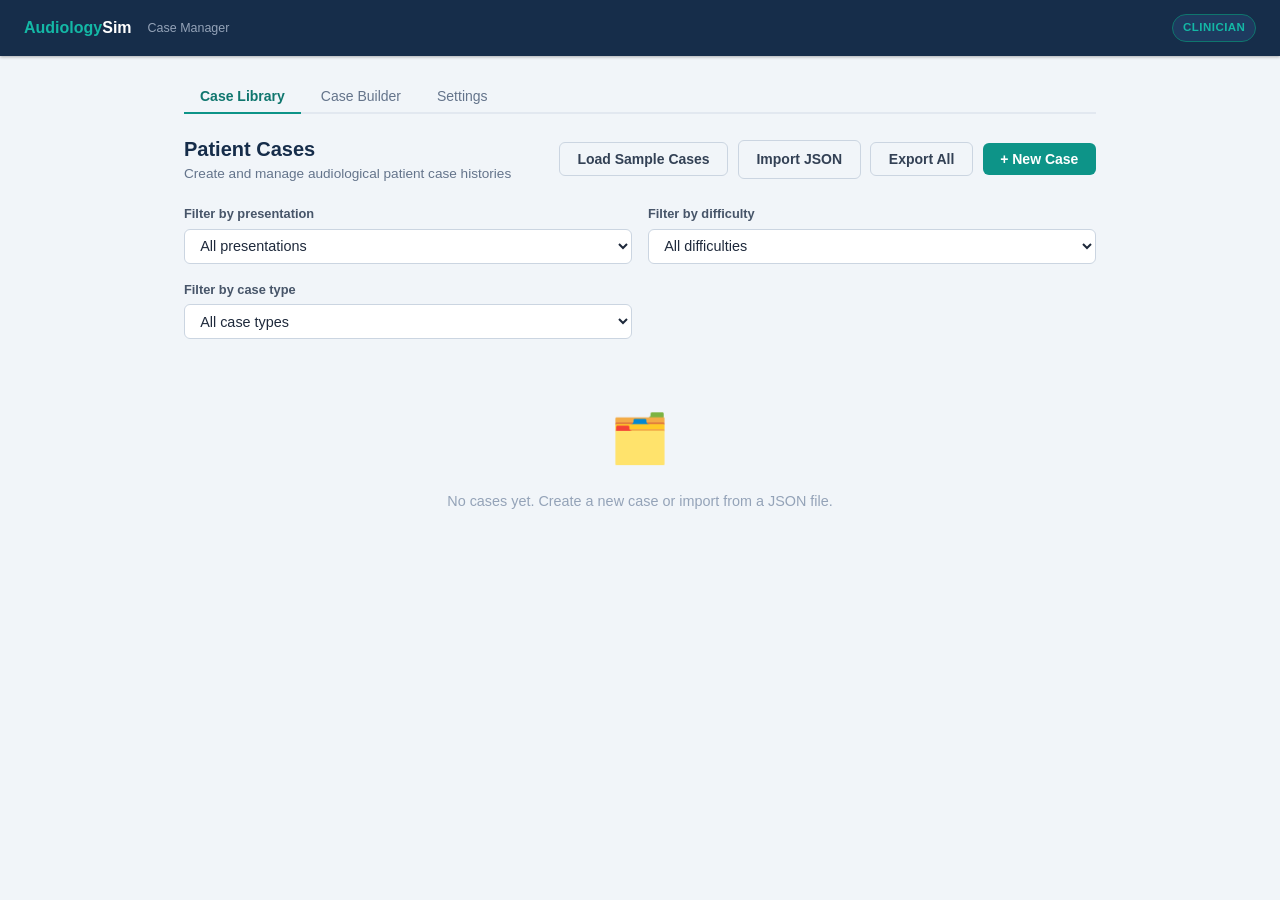
==== commit 5a8b88a6: "Complete paediatric case support: coverage, hints, and clinician builder Coverage tracking & hints (" ====
--- a/clinician.html
+++ b/clinician.html
@@ -55,6 +55,14 @@
           <option value="beginner">Beginner</option>
           <option value="moderate">Moderate</option>
           <option value="advanced">Advanced</option>
+        </select>
+      </div>
+      <div class="field">
+        <label for="filterCaseType">Filter by case type</label>
+        <select id="filterCaseType">
+          <option value="">All case types</option>
+          <option value="adult">Adult</option>
+          <option value="paediatric">Paediatric</option>
         </select>
       </div>
     </div>
@@ -129,8 +137,11 @@
           </div>
         </div>
         <div class="field form-full">
-          <label for="patientNotes">Additional Character Notes (optional)</label>
+          <label for="patientNotes" id="patientNotesLabel">Additional Character Notes (optional)</label>
           <textarea id="patientNotes" placeholder="e.g. Tends to mention her garden. Refers to husband who also has hearing loss. Gets frustrated if asked to repeat herself."></textarea>
+        </div>
+        <div class="field form-full">
+          <label class="check-item"><input type="checkbox" id="paedToggle"> This is a paediatric case (respondent is a caregiver, not the child)</label>
         </div>
       </div>
     </div>
@@ -172,6 +183,230 @@
       </div>
     </div>
 
+    <!-- ── PAEDIATRIC HISTORY (shown only when "This is a paediatric case" is checked) ── -->
+    <div id="paediatricSection" class="hidden">
+      <div class="card">
+        <div class="card-title">Caregiver (Respondent)</div>
+        <p class="text-sm text-muted" style="margin-bottom:.75rem">The AI plays this person, not the child. Describe the caregiver's name, relationship, personality, communication style, emotional state, and cultural background in the character notes above.</p>
+        <div class="form-grid">
+          <div class="field">
+            <label for="caregiverName">Caregiver's name</label>
+            <input type="text" id="caregiverName" placeholder="e.g. Lena Taufa">
+          </div>
+          <div class="field">
+            <label for="caregiverRelationship">Relationship to child</label>
+            <input type="text" id="caregiverRelationship" placeholder="e.g. mother, father, grandmother">
+          </div>
+        </div>
+      </div>
+
+      <div class="card">
+        <div class="card-title">Paediatric: Pregnancy, Birth &amp; Perinatal History</div>
+        <div class="form-grid">
+          <div class="field">
+            <label for="paedGestationalAge">Gestational age at birth</label>
+            <input type="text" id="paedGestationalAge" placeholder="e.g. 40 weeks (term)">
+          </div>
+          <div class="field">
+            <label for="paedBirthWeight">Birth weight</label>
+            <input type="text" id="paedBirthWeight" placeholder="e.g. 3.2 kg">
+          </div>
+          <div class="field">
+            <label>NICU admission?</label>
+            <div class="radio-group horizontal">
+              <label class="radio-item"><input type="radio" name="paedNicu" id="paedNicuYes" value="yes"> Yes</label>
+              <label class="radio-item"><input type="radio" name="paedNicu" id="paedNicuNo" value="no" checked> No</label>
+            </div>
+          </div>
+          <div class="field">
+            <label>Perinatal hypoxia / low Apgar?</label>
+            <div class="radio-group horizontal">
+              <label class="radio-item"><input type="radio" name="paedHypoxia" id="paedHypoxiaYes" value="yes"> Yes</label>
+              <label class="radio-item"><input type="radio" name="paedHypoxia" id="paedHypoxiaNo" value="no" checked> No</label>
+            </div>
+          </div>
+          <div class="field">
+            <label>Jaundice requiring treatment?</label>
+            <div class="radio-group horizontal">
+              <label class="radio-item"><input type="radio" name="paedJaundice" id="paedJaundiceYes" value="yes"> Yes</label>
+              <label class="radio-item"><input type="radio" name="paedJaundice" id="paedJaundiceNo" value="no" checked> No</label>
+            </div>
+          </div>
+          <div class="field">
+            <label>Ototoxic antibiotics (e.g. gentamicin)?</label>
+            <div class="radio-group horizontal">
+              <label class="radio-item"><input type="radio" name="paedOtotoxic" id="paedOtotoxicYes" value="yes"> Yes</label>
+              <label class="radio-item"><input type="radio" name="paedOtotoxic" id="paedOtotoxicNo" value="no" checked> No</label>
+            </div>
+          </div>
+          <div class="field form-full">
+            <label for="paedPerinatalInfections">Perinatal / in-utero infections</label>
+            <textarea id="paedPerinatalInfections" placeholder="e.g. None. No TORCH infections identified during pregnancy."></textarea>
+          </div>
+          <div class="field form-full">
+            <label for="paedCongenitalAnomalies">Congenital anomalies (ear/craniofacial)</label>
+            <textarea id="paedCongenitalAnomalies" placeholder="e.g. None. Normal ear morphology bilaterally."></textarea>
+          </div>
+        </div>
+      </div>
+
+      <div class="card">
+        <div class="card-title">Paediatric: Hearing Screening</div>
+        <div class="form-grid">
+          <div class="field">
+            <label for="paedNewbornResult">Newborn screening result</label>
+            <input type="text" id="paedNewbornResult" placeholder="e.g. Pass bilateral / Refer right ear">
+          </div>
+          <div class="field">
+            <label for="paedNewbornTechnology">Newborn screening technology</label>
+            <select id="paedNewbornTechnology">
+              <option value="">Not recorded</option>
+              <option value="AABR">AABR</option>
+              <option value="TEOAE">TEOAE</option>
+              <option value="AABR + TEOAE">AABR + TEOAE</option>
+              <option value="unknown">Unknown</option>
+              <option value="not done">Not done</option>
+            </select>
+          </div>
+          <div class="field form-full">
+            <label for="paedNewbornNotes">Newborn screening notes</label>
+            <textarea id="paedNewbornNotes" placeholder="e.g. Completed at Middlemore Hospital day 2."></textarea>
+          </div>
+          <div class="field">
+            <label for="paedB4Result">B4 School Check result</label>
+            <input type="text" id="paedB4Result" placeholder="e.g. Referred right ear">
+          </div>
+          <div class="field form-full">
+            <label for="paedB4Notes">B4 School Check notes</label>
+            <textarea id="paedB4Notes" placeholder="e.g. Completed at age 3 years 9 months. Left ear passed."></textarea>
+          </div>
+          <div class="field form-full">
+            <label for="paedCurrentDevices">Current hearing devices</label>
+            <input type="text" id="paedCurrentDevices" placeholder="e.g. None / hearing aids since age 2">
+          </div>
+        </div>
+      </div>
+
+      <div class="card">
+        <div class="card-title">Paediatric: Speech &amp; Language Development</div>
+        <div class="form-grid">
+          <div class="field">
+            <label for="paedFirstBabble">Age of first babble</label>
+            <input type="text" id="paedFirstBabble" placeholder="e.g. Around 6 months">
+          </div>
+          <div class="field">
+            <label for="paedFirstWord">Age of first word</label>
+            <input type="text" id="paedFirstWord" placeholder="e.g. Around 14 months">
+          </div>
+          <div class="field">
+            <label for="paedTwoWordCombos">Age of two-word combinations</label>
+            <input type="text" id="paedTwoWordCombos" placeholder="e.g. Around 26 months">
+          </div>
+          <div class="field">
+            <label for="paedLanguages">Languages spoken at home</label>
+            <input type="text" id="paedLanguages" placeholder="e.g. English and Samoan">
+          </div>
+          <div class="field form-full">
+            <label for="paedCurrentVocabulary">Current vocabulary estimate</label>
+            <textarea id="paedCurrentVocabulary" placeholder="e.g. Approximately 200-250 words, 3-4 word sentences."></textarea>
+          </div>
+          <div class="field form-full">
+            <label for="paedIntelligibility">Intelligibility</label>
+            <textarea id="paedIntelligibility" placeholder="e.g. Family understands almost everything; strangers struggle significantly."></textarea>
+          </div>
+          <div class="field form-full">
+            <label for="paedReceptiveExpressiveNotes">Receptive vs expressive notes</label>
+            <textarea id="paedReceptiveExpressiveNotes" placeholder="e.g. Understands instructions well face-to-face at home; less clear in background noise."></textarea>
+          </div>
+          <div class="field form-full">
+            <label for="paedSLT">Speech-language therapy history</label>
+            <textarea id="paedSLT" placeholder="e.g. Referred 3 months ago, on the waiting list."></textarea>
+          </div>
+        </div>
+      </div>
+
+      <div class="card">
+        <div class="card-title">Paediatric: General Development</div>
+        <div class="form-grid">
+          <div class="field form-full">
+            <label for="paedGrossMotor">Gross motor development</label>
+            <textarea id="paedGrossMotor" placeholder="e.g. Normal milestones. Walked at 13 months."></textarea>
+          </div>
+          <div class="field form-full">
+            <label for="paedFineMotor">Fine motor development</label>
+            <textarea id="paedFineMotor" placeholder="e.g. Age-appropriate."></textarea>
+          </div>
+          <div class="field form-full">
+            <label for="paedCognitive">Cognitive development</label>
+            <textarea id="paedCognitive" placeholder="e.g. Bright and curious, no concerns raised by teachers."></textarea>
+          </div>
+          <div class="field form-full">
+            <label for="paedSocial">Social / play development</label>
+            <textarea id="paedSocial" placeholder="e.g. Shy with new people, plays well with familiar children."></textarea>
+          </div>
+          <div class="field form-full">
+            <label for="paedEarlyIntervention">Early intervention services</label>
+            <textarea id="paedEarlyIntervention" placeholder="e.g. None to date."></textarea>
+          </div>
+          <div class="field form-full">
+            <label for="paedSchoolProgress">School / preschool progress</label>
+            <textarea id="paedSchoolProgress" placeholder="e.g. Attends preschool 4 days/week, teachers describe as engaged but quiet."></textarea>
+          </div>
+          <div class="field form-full">
+            <label for="paedDevelopmentalDiagnoses">Developmental diagnoses</label>
+            <textarea id="paedDevelopmentalDiagnoses" placeholder="e.g. None formal. No ASD or ADHD concerns raised."></textarea>
+          </div>
+        </div>
+      </div>
+
+      <div class="card">
+        <div class="card-title">Paediatric: Functional Impact &amp; Support</div>
+        <div class="form-grid">
+          <div class="field form-full">
+            <label for="paedHomeImpact">Impact at home</label>
+            <textarea id="paedHomeImpact" placeholder="e.g. Misses things said from another room, turns TV up."></textarea>
+          </div>
+          <div class="field form-full">
+            <label for="paedSchoolImpact">Impact at school / preschool</label>
+            <textarea id="paedSchoolImpact" placeholder="e.g. Doesn't follow group instructions, moved to front of mat area."></textarea>
+          </div>
+          <div class="field form-full">
+            <label for="paedSocialParticipation">Social participation</label>
+            <textarea id="paedSocialParticipation" placeholder="e.g. Plays well in small groups, withdraws in noisy gatherings."></textarea>
+          </div>
+          <div class="field form-full">
+            <label for="paedListeningFatigue">Listening fatigue</label>
+            <textarea id="paedListeningFatigue" placeholder="e.g. Often grumpy after preschool, not identified as listening fatigue by caregiver."></textarea>
+          </div>
+          <div class="field form-full">
+            <label for="paedNoiseExposure">Noise exposure</label>
+            <textarea id="paedNoiseExposure" placeholder="e.g. None of concern."></textarea>
+          </div>
+          <div class="field form-full">
+            <label for="paedExistingSupport">Existing support in place</label>
+            <textarea id="paedExistingSupport" placeholder="e.g. None yet. Preschool awaiting audiology results before applying for RTLB support."></textarea>
+          </div>
+        </div>
+      </div>
+
+      <div class="card">
+        <div class="card-title">Paediatric: JCIH 2019 Risk Factors</div>
+        <p class="text-sm text-muted" style="margin-bottom:.75rem">Tick all that apply to this case — used as a quick reference in the AI patient's history, not auto-derived from other fields.</p>
+        <div class="check-group horizontal" id="jcihChecks">
+          <label class="check-item"><input type="checkbox" class="jcih-check" value="Caregiver concern about hearing, speech, language, or development"> Caregiver concern about hearing, speech, language, or development</label>
+          <label class="check-item"><input type="checkbox" class="jcih-check" value="Family history of permanent childhood hearing loss"> Family history of permanent childhood hearing loss</label>
+          <label class="check-item"><input type="checkbox" class="jcih-check" value="NICU admission >5 days, or ECMO / ototoxic medications / loop diuretics / hyperbilirubinaemia requiring exchange transfusion"> NICU admission &gt;5 days, or ECMO / ototoxic medications / loop diuretics / hyperbilirubinaemia requiring exchange transfusion</label>
+          <label class="check-item"><input type="checkbox" class="jcih-check" value="In utero infection (CMV, herpes, rubella, syphilis, toxoplasmosis)"> In utero infection (CMV, herpes, rubella, syphilis, toxoplasmosis)</label>
+          <label class="check-item"><input type="checkbox" class="jcih-check" value="Craniofacial anomalies including abnormal ear morphology"> Craniofacial anomalies including abnormal ear morphology</label>
+          <label class="check-item"><input type="checkbox" class="jcih-check" value="Physical findings associated with a hearing loss syndrome"> Physical findings associated with a hearing loss syndrome</label>
+          <label class="check-item"><input type="checkbox" class="jcih-check" value="Neurodegenerative disorder or sensory motor neuropathy"> Neurodegenerative disorder or sensory motor neuropathy</label>
+          <label class="check-item"><input type="checkbox" class="jcih-check" value="Culture-positive postnatal infection associated with hearing loss (bacterial/viral meningitis)"> Culture-positive postnatal infection associated with hearing loss (bacterial/viral meningitis)</label>
+          <label class="check-item"><input type="checkbox" class="jcih-check" value="Head trauma, especially basal skull or temporal bone fracture"> Head trauma, especially basal skull or temporal bone fracture</label>
+          <label class="check-item"><input type="checkbox" class="jcih-check" value="Chemotherapy or radiation to head or neck"> Chemotherapy or radiation to head or neck</label>
+        </div>
+      </div>
+    </div>
+
     <!-- ── REASON FOR APPOINTMENT ── -->
     <div class="card">
       <div class="card-title">Reason for Appointment</div>
--- a/css/styles.css
+++ b/css/styles.css
@@ -592,6 +592,29 @@
 .tool-btn.active { background: var(--teal-50); color: var(--teal-700); border-color: var(--teal-400); }
 .tool-btn svg { flex-shrink: 0; }
 
+/* ── QUESTION BALANCE PILL ── */
+.qbalance-pill {
+  display: flex;
+  align-items: center;
+  gap: .6rem;
+  padding: .4rem .9rem;
+  border-bottom: 1px solid var(--slate-100);
+  font-size: .75rem;
+}
+.qbalance-label { color: var(--slate-500); font-weight: 600; flex-shrink: 0; }
+.qbalance-bar {
+  flex: 1;
+  max-width: 220px;
+  height: 6px;
+  border-radius: 999px;
+  background: #fde68a; /* closed portion shows through as the bar's own background */
+  overflow: hidden;
+}
+.qbalance-bar-open { height: 100%; background: #38bdf8; border-radius: 999px 0 0 999px; transition: width .2s ease; }
+.qbalance-counts { color: var(--slate-500); flex-shrink: 0; white-space: nowrap; }
+.qbalance-pill.qbalance-empty .qbalance-bar { background: var(--slate-200); }
+.qbalance-pill.qbalance-empty .qbalance-counts { color: var(--slate-400); }
+
 /* ── HINT PANEL ── */
 .hint-panel {
   border-bottom: 1px solid var(--slate-200);
@@ -641,6 +664,9 @@
 .hint-section-hdr:not(.open) + .hint-section-body { display: none; }
 .hint-section-hdr.open + .hint-section-body { display: flex; }
 .hint-q {
+  display: flex;
+  align-items: baseline;
+  gap: .4rem;
   font-size: .78rem;
   color: var(--slate-600);
   padding: .3rem .5rem;
@@ -649,6 +675,17 @@
   background: #fff;
   line-height: 1.4;
 }
+.hint-tag {
+  flex-shrink: 0;
+  font-size: .62rem;
+  font-weight: 700;
+  text-transform: uppercase;
+  letter-spacing: .02em;
+  padding: .1rem .4rem;
+  border-radius: 999px;
+}
+.hint-tag-open { background: #dbeafe; color: #1d4ed8; }
+.hint-tag-closed { background: var(--slate-100); color: var(--slate-500); }
 
 /* ── GUIDED QUESTION OPTIONS ── */
 .mc-options {
@@ -1035,6 +1072,25 @@
 .setup-hero p { font-size: .85rem; color: var(--slate-300); }
 .setup-body { padding: 1.5rem; display: flex; flex-direction: column; gap: 1rem; }
 
+/* Search + difficulty filter row */
+.case-filter-row { display: flex; gap: .5rem; }
+.case-filter-row .case-search { flex: 1; }
+.case-difficulty-filter {
+  border: 1px solid var(--slate-300);
+  border-radius: 8px;
+  padding: .5rem .6rem;
+  font-size: .9rem;
+  font-family: inherit;
+  color: var(--slate-800);
+  background: var(--slate-50);
+  flex: 0 0 auto;
+}
+.case-difficulty-filter:focus {
+  outline: none;
+  border-color: var(--teal-500);
+  box-shadow: 0 0 0 3px rgba(20,184,166,.12);
+}
+
 /* Search filter */
 .case-search {
   width: 100%;
@@ -1099,6 +1155,34 @@
 .csi-name { font-weight: 600; font-size: .9rem; color: var(--slate-800); white-space: nowrap; overflow: hidden; text-overflow: ellipsis; }
 .csi-meta { font-size: .75rem; color: var(--slate-500); white-space: nowrap; overflow: hidden; text-overflow: ellipsis; }
 
+/* Paediatric badge */
+.csi-paediatric {
+  font-size: .65rem;
+  font-weight: 700;
+  padding: .15rem .5rem;
+  border-radius: 999px;
+  flex-shrink: 0;
+  background: #ede9fe;
+  color: #6d28d9;
+  white-space: nowrap;
+}
+
+/* Difficulty badge */
+.csi-difficulty {
+  font-size: .65rem;
+  font-weight: 700;
+  text-transform: uppercase;
+  letter-spacing: .02em;
+  padding: .15rem .45rem;
+  border-radius: 999px;
+  flex-shrink: 0;
+  background: var(--slate-100);
+  color: var(--slate-500);
+}
+.csi-difficulty-beginner { background: #dcfce7; color: #15803d; }
+.csi-difficulty-moderate { background: #fef3c7; color: #b45309; }
+.csi-difficulty-advanced { background: #fee2e2; color: #b91c1c; }
+
 /* Selected tick */
 .csi-tick {
   width: 18px; height: 18px;
@@ -1114,4 +1198,6 @@
   .setup-hero { padding: 1.25rem 1.5rem; }
   .setup-body { flex: 1; padding: 1rem; }
   .case-select-list { max-height: none; flex: 1; }
-}
+  .case-filter-row { flex-wrap: wrap; }
+  .case-difficulty-filter { flex: 1 0 auto; }
+}
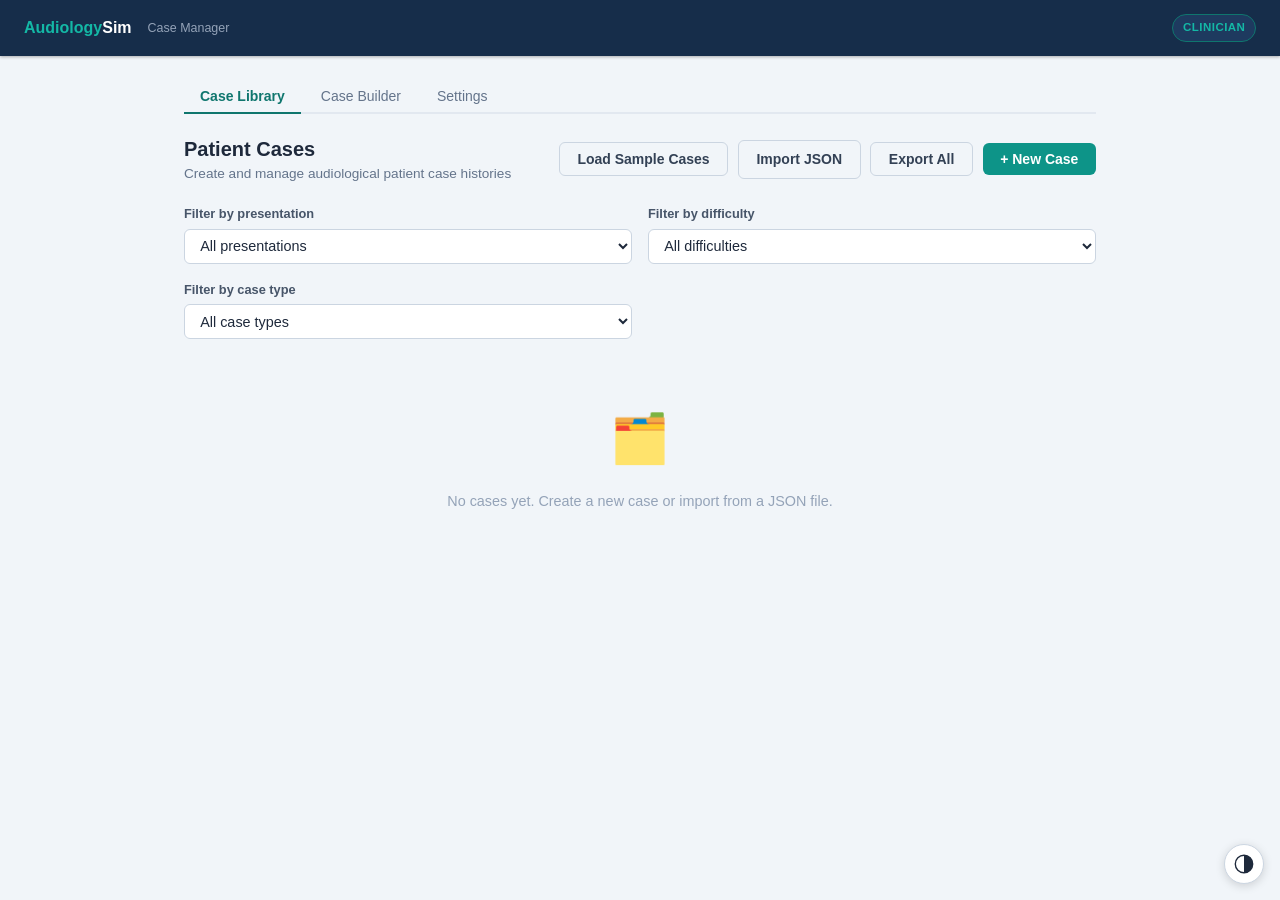
==== commit c2dea9a6: "Add Light/Dark/High Contrast theming with a floating toggle, plus a11y audit fixes Accessibility aud" ====
--- a/clinician.html
+++ b/clinician.html
@@ -5,6 +5,7 @@
   <meta name="viewport" content="width=device-width, initial-scale=1.0">
   <title>Clinician — Audiology Sim</title>
   <link rel="stylesheet" href="css/styles.css">
+  <script src="js/theme.js"></script>
 </head>
 <body>
 
--- a/css/styles.css
+++ b/css/styles.css
@@ -1,9 +1,12 @@
 :root {
   --teal-50: #f0fdfa;
   --teal-100: #ccfbf1;
+  --teal-400: #0d9488; /* was previously undefined (latent bug) — fixed value clears 3:1 on both white and navy-800 */
   --teal-500: #14b8a6;
   --teal-600: #0d9488;
   --teal-700: #0f766e;
+  --teal-800: #134e4a; /* was previously undefined (latent bug) */
+  --teal-text: #0f766e; /* accent text sitting on themed surfaces (cards/page bg) — see dark-theme override below */
   --navy-700: #1e3a5f;
   --navy-800: #162d4a;
   --navy-900: #0f1e33;
@@ -20,6 +23,54 @@
   --red-500: #ef4444;
   --green-500: #22c55e;
   --green-600: #16a34a;
+  --surface: #ffffff; /* card/panel background — themed per data-theme below */
+}
+
+/*
+ * Theming: components reference the palette variables above rather than
+ * literal hex values, so redefining the variables under [data-theme="..."]
+ * re-themes almost the whole app without touching component rules. The one
+ * exception is --navy-700/800/900, which are fixed "always dark" brand
+ * surfaces (nav bar, chat header, hero banners) — these intentionally stay
+ * constant across themes, so headings/text sitting on them use literal
+ * colors or --slate-800 rather than --navy-800, keeping them independent of
+ * the slate ramp inversion below.
+ */
+[data-theme="dark"] {
+  --slate-50: #0f172a;
+  --slate-100: #1e293b;
+  --slate-200: #6b81a0;
+  --slate-300: #475569;
+  --slate-400: #8fa0b8;
+  --slate-500: #a8b6c9;
+  --slate-600: #cbd5e1;
+  --slate-700: #e2e8f0;
+  --slate-800: #f8fafc;
+  --surface: #243244;
+  --teal-500: #2dd4bf;
+  --teal-600: #0b7a6d;
+  --teal-700: #115e56;
+  --teal-800: #a7f3ec;
+  --teal-text: #2dd4bf;
+}
+
+[data-theme="high-contrast"] {
+  --slate-50: #ffffff;
+  --slate-100: #ffffff;
+  --slate-200: #000000;
+  --slate-300: #000000;
+  --slate-400: #1a1a1a;
+  --slate-500: #000000;
+  --slate-600: #000000;
+  --slate-700: #000000;
+  --slate-800: #000000;
+  --surface: #ffffff;
+  --teal-600: #0a5c52;
+  --teal-700: #0a5c52;
+  --teal-800: #0a5c52;
+  --teal-text: #0a5c52;
+  --red-500: #9b1c1c;
+  --green-600: #0f5c26;
 }
 
 * { box-sizing: border-box; margin: 0; padding: 0; }
@@ -30,6 +81,19 @@
   color: var(--slate-800);
   line-height: 1.5;
   min-height: 100vh;
+}
+
+/* Baseline keyboard focus ring — only shows for keyboard navigation
+   (:focus-visible), not mouse clicks. Component-specific :focus rules
+   above still take precedence where they exist; this is the fallback for
+   everything else (icon-only buttons, links, etc). */
+:focus-visible {
+  outline: 2px solid var(--teal-600);
+  outline-offset: 2px;
+}
+[data-theme="high-contrast"] :focus-visible {
+  outline: 3px solid #000000;
+  outline-offset: 2px;
 }
 
 /* ── NAV ── */
@@ -79,7 +143,7 @@
 }
 .landing h1 {
   font-size: 2rem;
-  color: var(--navy-800);
+  color: var(--slate-800);
   margin-bottom: .5rem;
 }
 .landing .subtitle {
@@ -95,7 +159,7 @@
   margin: 0 auto;
 }
 .mode-card {
-  background: #fff;
+  background: var(--surface);
   border-radius: 12px;
   padding: 2rem 1.5rem;
   border: 2px solid var(--slate-200);
@@ -119,7 +183,7 @@
 .mode-card.student .icon { background: var(--teal-600); }
 .mode-card h2 { font-size: 1.2rem; color: var(--slate-800); }
 .mode-card p { font-size: .875rem; color: var(--slate-500); text-align: left; }
-.mode-card .arrow { margin-top: auto; font-size: .85rem; color: var(--teal-600); font-weight: 600; }
+.mode-card .arrow { margin-top: auto; font-size: .85rem; color: var(--teal-text); font-weight: 600; }
 
 /* ── LAYOUT ── */
 .page { max-width: 960px; margin: 0 auto; padding: 1.5rem; }
@@ -127,7 +191,7 @@
 
 /* ── CARDS ── */
 .card {
-  background: #fff;
+  background: var(--surface);
   border-radius: 10px;
   border: 1px solid var(--slate-200);
   padding: 1.5rem;
@@ -138,7 +202,7 @@
   font-weight: 700;
   text-transform: uppercase;
   letter-spacing: .08em;
-  color: var(--teal-600);
+  color: var(--teal-text);
   margin-bottom: 1rem;
   display: flex;
   align-items: center;
@@ -171,7 +235,7 @@
   padding: .45rem .7rem;
   font-size: .9rem;
   color: var(--slate-800);
-  background: #fff;
+  background: var(--surface);
   transition: border-color .12s, box-shadow .12s;
   font-family: inherit;
 }
@@ -253,7 +317,7 @@
 }
 .section-header h1 {
   font-size: 1.25rem;
-  color: var(--navy-800);
+  color: var(--slate-800);
 }
 .section-header p {
   font-size: .85rem;
@@ -282,13 +346,13 @@
   border-right: none;
   font-family: inherit;
 }
-.tab:hover { color: var(--teal-600); }
-.tab.active { color: var(--teal-700); border-bottom-color: var(--teal-600); font-weight: 600; }
+.tab:hover { color: var(--teal-text); }
+.tab.active { color: var(--teal-text); border-bottom-color: var(--teal-text); font-weight: 600; }
 
 /* ── CASE LIBRARY ── */
 .case-grid { display: grid; grid-template-columns: repeat(auto-fill, minmax(260px, 1fr)); gap: 1rem; }
 .case-card {
-  background: #fff;
+  background: var(--surface);
   border: 1px solid var(--slate-200);
   border-radius: 10px;
   padding: 1rem;
@@ -321,7 +385,7 @@
   height: calc(100vh - 56px - 3rem);
 }
 .chat-panel {
-  background: #fff;
+  background: var(--surface);
   border: 1px solid var(--slate-200);
   border-radius: 10px;
   display: flex;
@@ -476,7 +540,7 @@
 }
 .speed-value {
   font-weight: 600;
-  color: var(--teal-700);
+  color: var(--teal-text);
   min-width: 2.5ch;
 }
 
@@ -526,7 +590,7 @@
   overflow-y: auto;
 }
 .sidebar-card {
-  background: #fff;
+  background: var(--surface);
   border: 1px solid var(--slate-200);
   border-radius: 10px;
   padding: 1rem;
@@ -647,13 +711,13 @@
   transition: background .1s;
 }
 .hint-section-hdr:hover { background: var(--slate-100); }
-.hint-section-hdr.open { color: var(--teal-700); }
+.hint-section-hdr.open { color: var(--teal-text); }
 .hint-chevron {
   flex-shrink: 0;
   transition: transform .2s;
   color: var(--slate-400);
 }
-.hint-section-hdr.open .hint-chevron { transform: rotate(180deg); color: var(--teal-600); }
+.hint-section-hdr.open .hint-chevron { transform: rotate(180deg); color: var(--teal-text); }
 .hint-section-body {
   display: none;
   padding: .25rem .75rem .5rem 1.75rem;
@@ -672,7 +736,7 @@
   padding: .3rem .5rem;
   border-radius: 5px;
   border-left: 2px solid var(--teal-300);
-  background: #fff;
+  background: var(--surface);
   line-height: 1.4;
 }
 .hint-tag {
@@ -712,7 +776,7 @@
   padding: .45rem .65rem;
   border-radius: 7px;
   border: 1px solid var(--slate-200);
-  background: #fff;
+  background: var(--surface);
   cursor: pointer;
   font-size: .82rem;
   color: var(--slate-700);
@@ -810,7 +874,7 @@
 }
 .report-overlay.visible { display: flex; }
 .report-modal {
-  background: #fff;
+  background: var(--surface);
   border-radius: 12px;
   max-width: 600px;
   width: 100%;
@@ -819,12 +883,12 @@
   padding: 2rem;
 }
 .report-header { margin-bottom: 1.5rem; }
-.report-header h2 { font-size: 1.3rem; color: var(--navy-800); }
+.report-header h2 { font-size: 1.3rem; color: var(--slate-800); }
 .report-header p { color: var(--slate-500); font-size: .875rem; margin-top: .3rem; }
 .report-score {
   font-size: 2.5rem;
   font-weight: 700;
-  color: var(--teal-600);
+  color: var(--teal-text);
   margin-bottom: 1.5rem;
   text-align: center;
 }
@@ -839,6 +903,39 @@
 }
 .report-item.hit { color: var(--green-600); }
 .report-item.miss { color: var(--slate-400); }
+
+/* Full transcript (collapsible on screen, forced open in print/PDF) */
+.report-transcript-toggle {
+  display: flex;
+  align-items: center;
+  justify-content: space-between;
+  width: 100%;
+  padding: .5rem .1rem;
+  background: none;
+  border: none;
+  border-bottom: 1px solid var(--slate-200);
+  font-size: .85rem;
+  font-weight: 700;
+  color: var(--slate-700);
+  cursor: pointer;
+  font-family: inherit;
+}
+.report-transcript-toggle .hint-chevron { transition: transform .15s; color: var(--slate-400); }
+.report-transcript-toggle.open .hint-chevron { transform: rotate(180deg); }
+.report-transcript {
+  display: flex;
+  flex-direction: column;
+  gap: .6rem;
+  max-height: 320px;
+  overflow-y: auto;
+  padding: .75rem .25rem;
+  font-size: .82rem;
+}
+.report-transcript-item { display: flex; gap: .5rem; }
+.report-transcript-role { flex-shrink: 0; font-weight: 700; width: 60px; }
+.report-transcript-item.student .report-transcript-role { color: var(--teal-text); }
+.report-transcript-item.patient .report-transcript-role { color: var(--navy-600, #1d4ed8); }
+.report-transcript-text { color: var(--slate-700); line-height: 1.4; }
 
 /* ── AUTH MODAL ── */
 .auth-overlay {
@@ -848,14 +945,14 @@
   z-index: 300;
 }
 .auth-modal {
-  background: #fff;
+  background: var(--surface);
   border-radius: 12px;
   padding: 2rem;
   max-width: 520px;
   width: 95%;
   box-shadow: 0 20px 60px rgba(0,0,0,.3);
 }
-.auth-modal h2 { font-size: 1.2rem; color: var(--navy-800); margin-bottom: .3rem; }
+.auth-modal h2 { font-size: 1.2rem; color: var(--slate-800); margin-bottom: .3rem; }
 .auth-modal p { font-size: .85rem; color: var(--slate-500); margin-bottom: 1.25rem; }
 .auth-error { color: var(--red-500); font-size: .8rem; margin-top: .5rem; display: none; }
 .auth-error.visible { display: block; }
@@ -1025,7 +1122,20 @@
 
 /* ── PRINT / PDF ── */
 @media print {
-  /* Hide everything except the report modal content */
+  /* This is a fallback path only (used if the PDF library fails to load —
+     see generatePdfReport() in student.js). Force light-theme variable
+     values regardless of the active site theme: most browsers don't print
+     background colours by default, so dark/high-contrast foreground
+     colours (e.g. near-white text) could otherwise print invisibly on the
+     white page. */
+  :root, [data-theme] {
+    --slate-50: #f8fafc; --slate-100: #f1f5f9; --slate-200: #e2e8f0; --slate-300: #cbd5e1;
+    --slate-400: #94a3b8; --slate-500: #64748b; --slate-600: #475569; --slate-700: #334155; --slate-800: #1e293b;
+    --surface: #ffffff;
+    --teal-500: #14b8a6; --teal-600: #0d9488; --teal-700: #0f766e; --teal-800: #134e4a; --teal-text: #0f766e;
+  }
+  /* Hide the theme toggle disc and hide everything except the report modal content */
+  .theme-toggle-wrap { display: none !important; }
   body > *:not(.report-overlay) { display: none !important; }
   .report-overlay {
     display: block !important;
@@ -1045,6 +1155,9 @@
   .btn-group, #btnAiReview { display: none !important; }
   /* Show AI review result if present */
   #aiReviewResult { display: block !important; }
+  /* Transcript is collapsed by default on screen — always expand it for print/PDF */
+  .report-transcript-toggle { display: none !important; }
+  .report-transcript { display: flex !important; max-height: none !important; overflow: visible !important; }
   /* Ensure colour prints reasonably */
   .report-item.hit { color: #16a34a !important; }
   .report-item.miss { color: #64748b !important; }
@@ -1058,7 +1171,7 @@
   padding: 1.5rem;
 }
 .setup-card {
-  background: #fff;
+  background: var(--surface);
   border-radius: 12px;
   border: 1px solid var(--slate-200);
   overflow: hidden;
@@ -1069,7 +1182,7 @@
   color: #fff;
 }
 .setup-hero h2 { font-size: 1.2rem; margin-bottom: .35rem; }
-.setup-hero p { font-size: .85rem; color: var(--slate-300); }
+.setup-hero p { font-size: .85rem; color: #cbd5e1; } /* pinned literal — setup-hero bg is always dark navy regardless of theme */
 .setup-body { padding: 1.5rem; display: flex; flex-direction: column; gap: 1rem; }
 
 /* Search + difficulty filter row */
@@ -1201,3 +1314,108 @@
   .case-filter-row { flex-wrap: wrap; }
   .case-difficulty-filter { flex: 1 0 auto; }
 }
+
+/* ── HIGH CONTRAST / LOW VISION THEME ── */
+/* Beyond the colour swap above (:root override block): larger base type,
+   thicker borders on interactive surfaces, and bolder focus rings — a
+   low-vision theme that only changes colours isn't actually serving the
+   people it's named for. */
+[data-theme="high-contrast"] {
+  font-size: 108%;
+}
+[data-theme="high-contrast"] .card,
+[data-theme="high-contrast"] .sidebar-card,
+[data-theme="high-contrast"] .mode-card,
+[data-theme="high-contrast"] .case-card,
+[data-theme="high-contrast"] .chat-panel,
+[data-theme="high-contrast"] .report-modal,
+[data-theme="high-contrast"] .auth-modal,
+[data-theme="high-contrast"] .setup-card,
+[data-theme="high-contrast"] .field input,
+[data-theme="high-contrast"] .field select,
+[data-theme="high-contrast"] .field textarea,
+[data-theme="high-contrast"] .btn {
+  border-width: 2px !important;
+}
+[data-theme="high-contrast"] .btn-primary,
+[data-theme="high-contrast"] .btn-navy {
+  border: 2px solid #000000;
+}
+
+/* ── THEME TOGGLE (floating disc) ── */
+.theme-toggle-wrap {
+  position: fixed;
+  z-index: 500;
+  bottom: 1rem;
+  right: 1rem;
+}
+.theme-toggle-btn {
+  width: 40px;
+  height: 40px;
+  border-radius: 50%;
+  border: 1px solid var(--slate-300);
+  background: var(--surface);
+  cursor: pointer;
+  display: flex;
+  align-items: center;
+  justify-content: center;
+  padding: 0;
+  box-shadow: 0 2px 10px rgba(0,0,0,.15);
+  transition: transform .12s;
+}
+.theme-toggle-btn:hover { transform: scale(1.06); }
+.theme-toggle-btn svg { width: 22px; height: 22px; display: block; }
+.theme-menu {
+  position: absolute;
+  bottom: calc(100% + .5rem);
+  right: 0;
+  background: var(--surface);
+  border: 1px solid var(--slate-200);
+  border-radius: 10px;
+  box-shadow: 0 8px 30px rgba(0,0,0,.18);
+  padding: .35rem;
+  min-width: 168px;
+  display: none;
+  flex-direction: column;
+  gap: .15rem;
+}
+.theme-menu.open { display: flex; }
+.theme-menu-item {
+  display: flex;
+  align-items: center;
+  gap: .55rem;
+  padding: .5rem .6rem;
+  border-radius: 6px;
+  border: none;
+  background: none;
+  font-size: .85rem;
+  color: var(--slate-700);
+  cursor: pointer;
+  text-align: left;
+  font-family: inherit;
+  width: 100%;
+}
+.theme-menu-item:hover { background: var(--slate-100); }
+.theme-menu-item.active { background: var(--teal-50); color: var(--teal-text); font-weight: 600; }
+.theme-menu-item .theme-swatch {
+  width: 16px; height: 16px; border-radius: 50%; flex-shrink: 0;
+  border: 1px solid var(--slate-300);
+}
+
+/* Sidebar placement on mobile: sits at the bottom of the sidebar/coverage
+   panel rather than floating fixed over chat content, per the request to
+   dock it there on small screens. */
+@media (max-width: 900px) {
+  .theme-toggle-wrap {
+    position: static;
+    display: flex;
+    justify-content: center;
+    padding: .75rem 0 .25rem;
+    margin-top: auto;
+  }
+  .theme-toggle-wrap .theme-menu {
+    bottom: calc(100% + .5rem);
+    right: 50%;
+    transform: translateX(50%);
+  }
+}
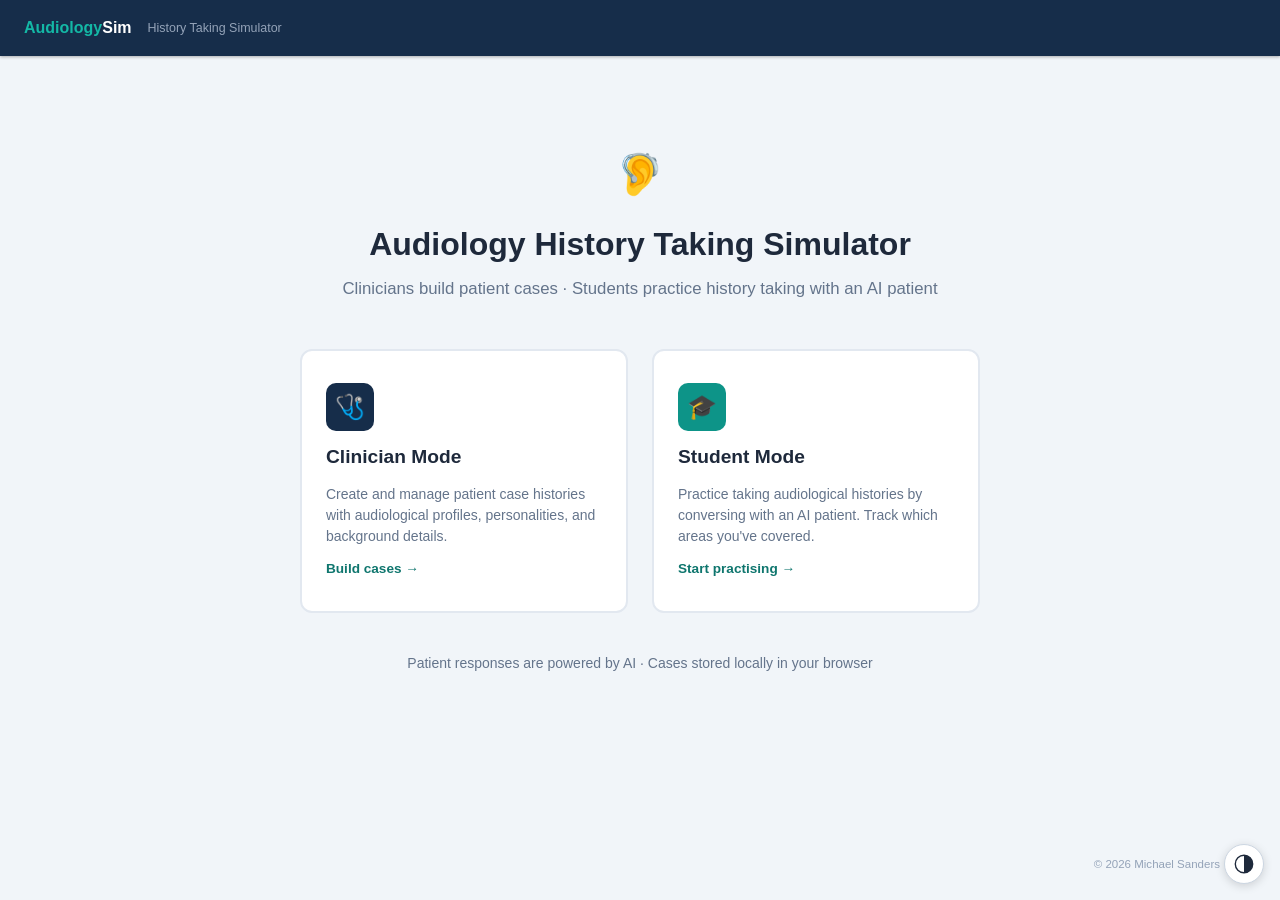
==== commit bba79c33: "Add copyright attribution footer to bottom-right corner Small non-intrusive text ("© 2026 Michael Sa" ====
--- a/clinician.html
+++ b/clinician.html
@@ -4,6 +4,7 @@
   <meta charset="UTF-8">
   <meta name="viewport" content="width=device-width, initial-scale=1.0">
   <title>Clinician — Audiology Sim</title>
+  <link rel="icon" type="image/svg+xml" href="favicon.svg">
   <link rel="stylesheet" href="css/styles.css">
   <script src="js/theme.js"></script>
 </head>
@@ -730,5 +731,6 @@
     });
   });
 </script>
+<div class="attribution">&copy; 2026 Michael Sanders</div>
 </body>
 </html>
--- a/css/styles.css
+++ b/css/styles.css
@@ -52,6 +52,7 @@
   --teal-700: #115e56;
   --teal-800: #a7f3ec;
   --teal-text: #2dd4bf;
+  --teal-50: #0b3b34;
 }
 
 [data-theme="high-contrast"] {
@@ -414,7 +415,7 @@
   flex-shrink: 0;
 }
 .chat-patient-name { font-weight: 600; font-size: .95rem; }
-.chat-patient-meta { font-size: .78rem; color: var(--slate-400); }
+.chat-patient-meta { font-size: .78rem; color: #cbd5e1; } /* literal — sits on fixed-dark .chat-header, see .session-timer note */
 .chat-status { margin-left: auto; font-size: .75rem; color: var(--teal-400); display: flex; align-items: center; gap: .3rem; }
 .status-dot { width: 7px; height: 7px; border-radius: 50%; background: var(--green-500); animation: pulse 2s infinite; }
 @keyframes pulse { 0%,100%{opacity:1} 50%{opacity:.4} }
@@ -512,7 +513,7 @@
 .session-timer {
   font-size: .78rem;
   font-weight: 600;
-  color: var(--slate-400);
+  color: #cbd5e1; /* literal light colour — always sits on the fixed-dark .chat-header, so must not use --slate-400 (flips near-black in high-contrast) */
   font-variant-numeric: tabular-nums;
   letter-spacing: .04em;
 }
@@ -548,7 +549,7 @@
   width: 34px; height: 34px;
   border-radius: 7px;
   background: transparent;
-  color: var(--slate-400);
+  color: #cbd5e1; /* literal — sits on fixed-dark .chat-header, see .session-timer note */
   border: 1px solid rgba(255,255,255,.15);
   cursor: pointer;
   display: flex; align-items: center; justify-content: center;
@@ -995,7 +996,7 @@
   width: 34px; height: 34px;
   border-radius: 7px;
   background: transparent;
-  color: var(--slate-400);
+  color: #cbd5e1; /* literal — sits on fixed-dark .chat-header, see .session-timer note */
   border: 1px solid rgba(255,255,255,.15);
   cursor: pointer;
   align-items: center;
@@ -1355,6 +1356,7 @@
   border-radius: 50%;
   border: 1px solid var(--slate-300);
   background: var(--surface);
+  color: var(--slate-800);
   cursor: pointer;
   display: flex;
   align-items: center;
@@ -1365,6 +1367,20 @@
 }
 .theme-toggle-btn:hover { transform: scale(1.06); }
 .theme-toggle-btn svg { width: 22px; height: 22px; display: block; }
+
+/* ── ATTRIBUTION (floating footer text) ── */
+.attribution {
+  position: fixed;
+  z-index: 500;
+  bottom: 1.65rem;
+  right: 3.75rem;
+  font-size: .72rem;
+  color: var(--slate-400);
+  pointer-events: none;
+  user-select: none;
+}
+[data-theme="dark"] .attribution,
+[data-theme="high-contrast"] .attribution { color: var(--slate-500); }
 .theme-menu {
   position: absolute;
   bottom: calc(100% + .5rem);
